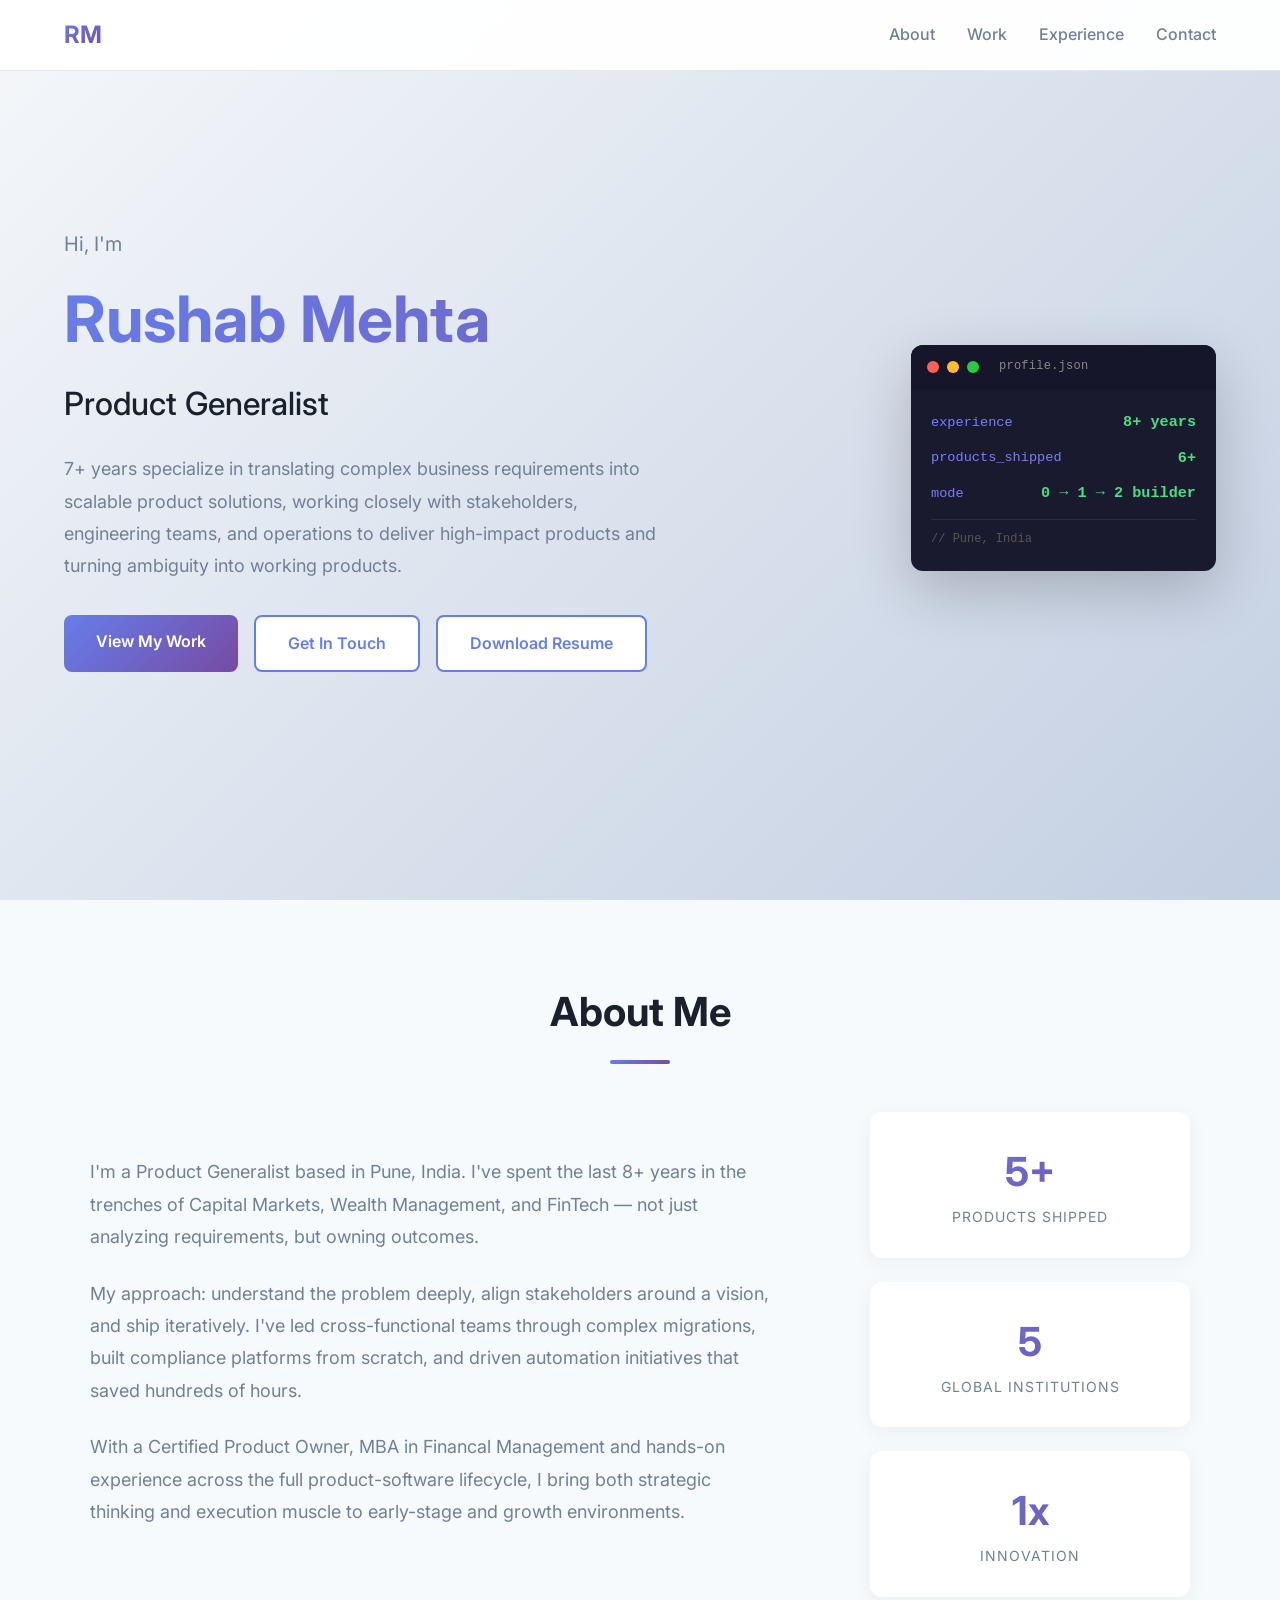
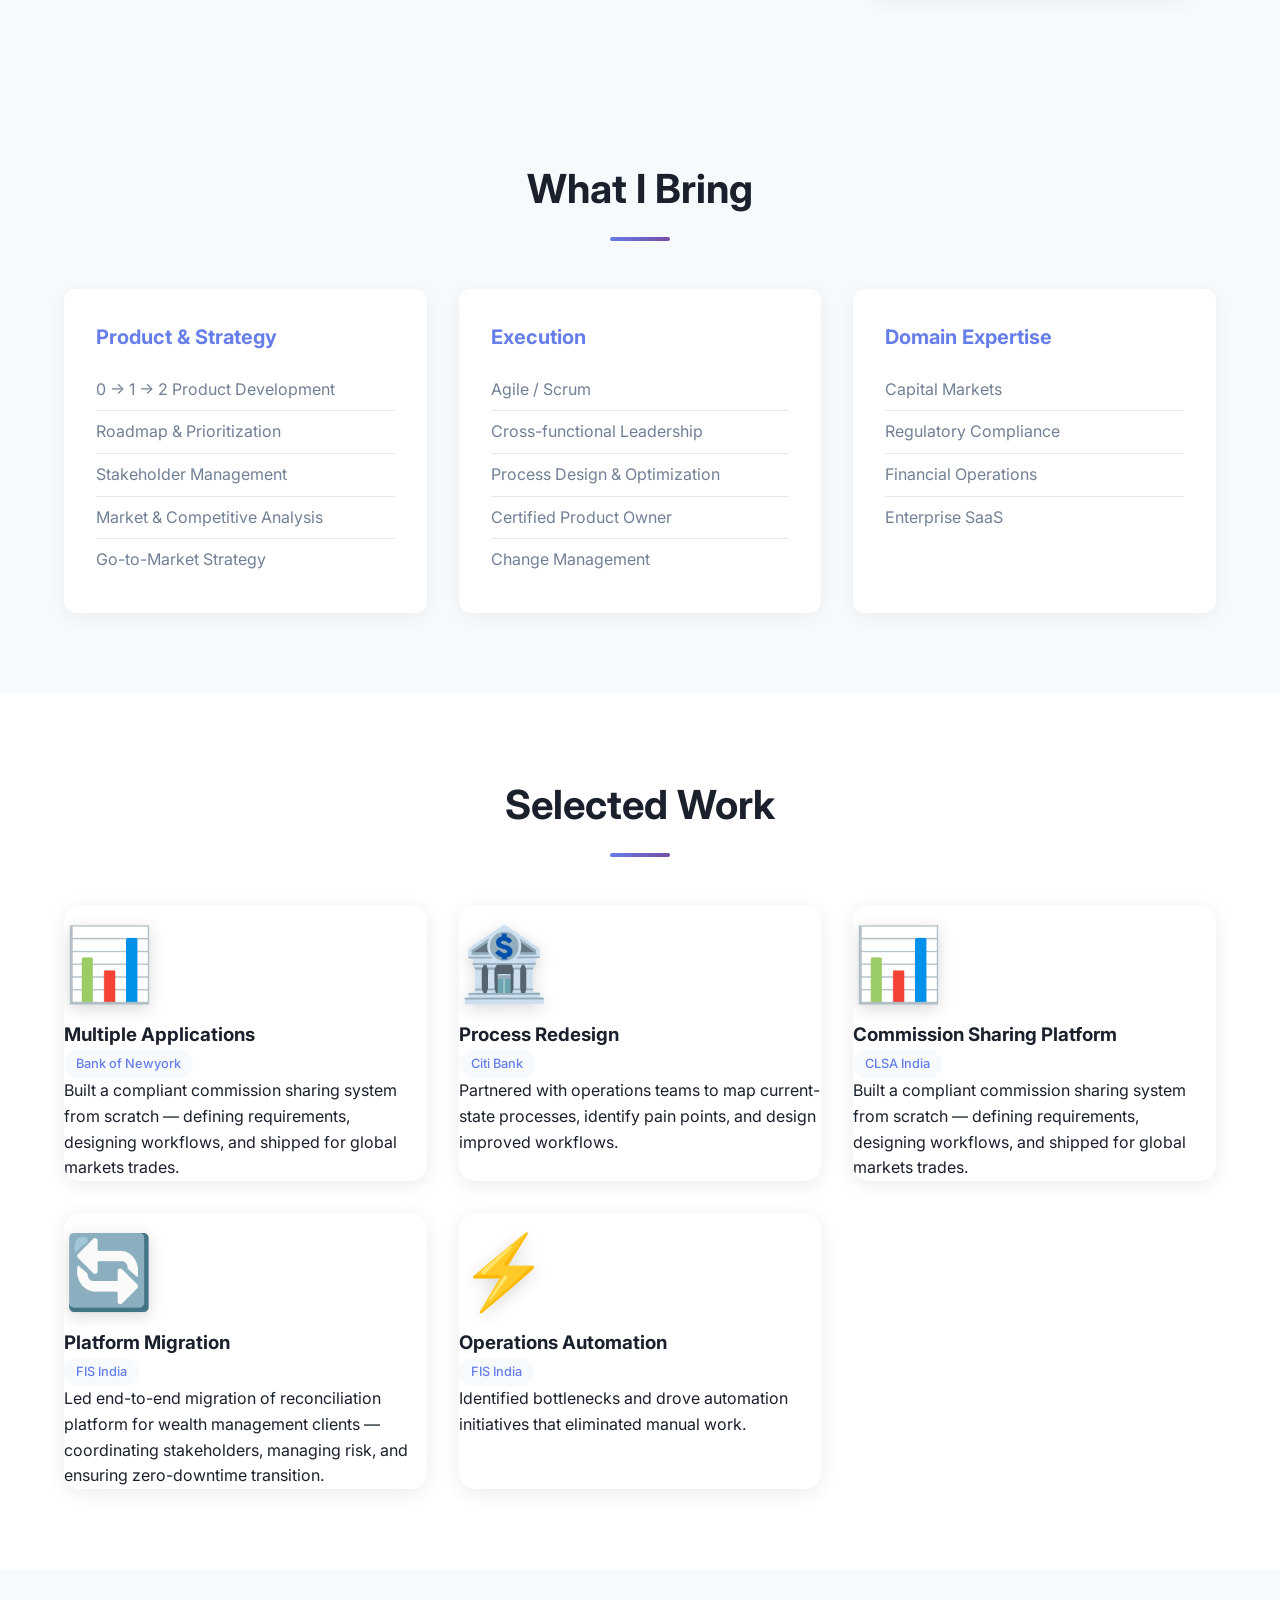
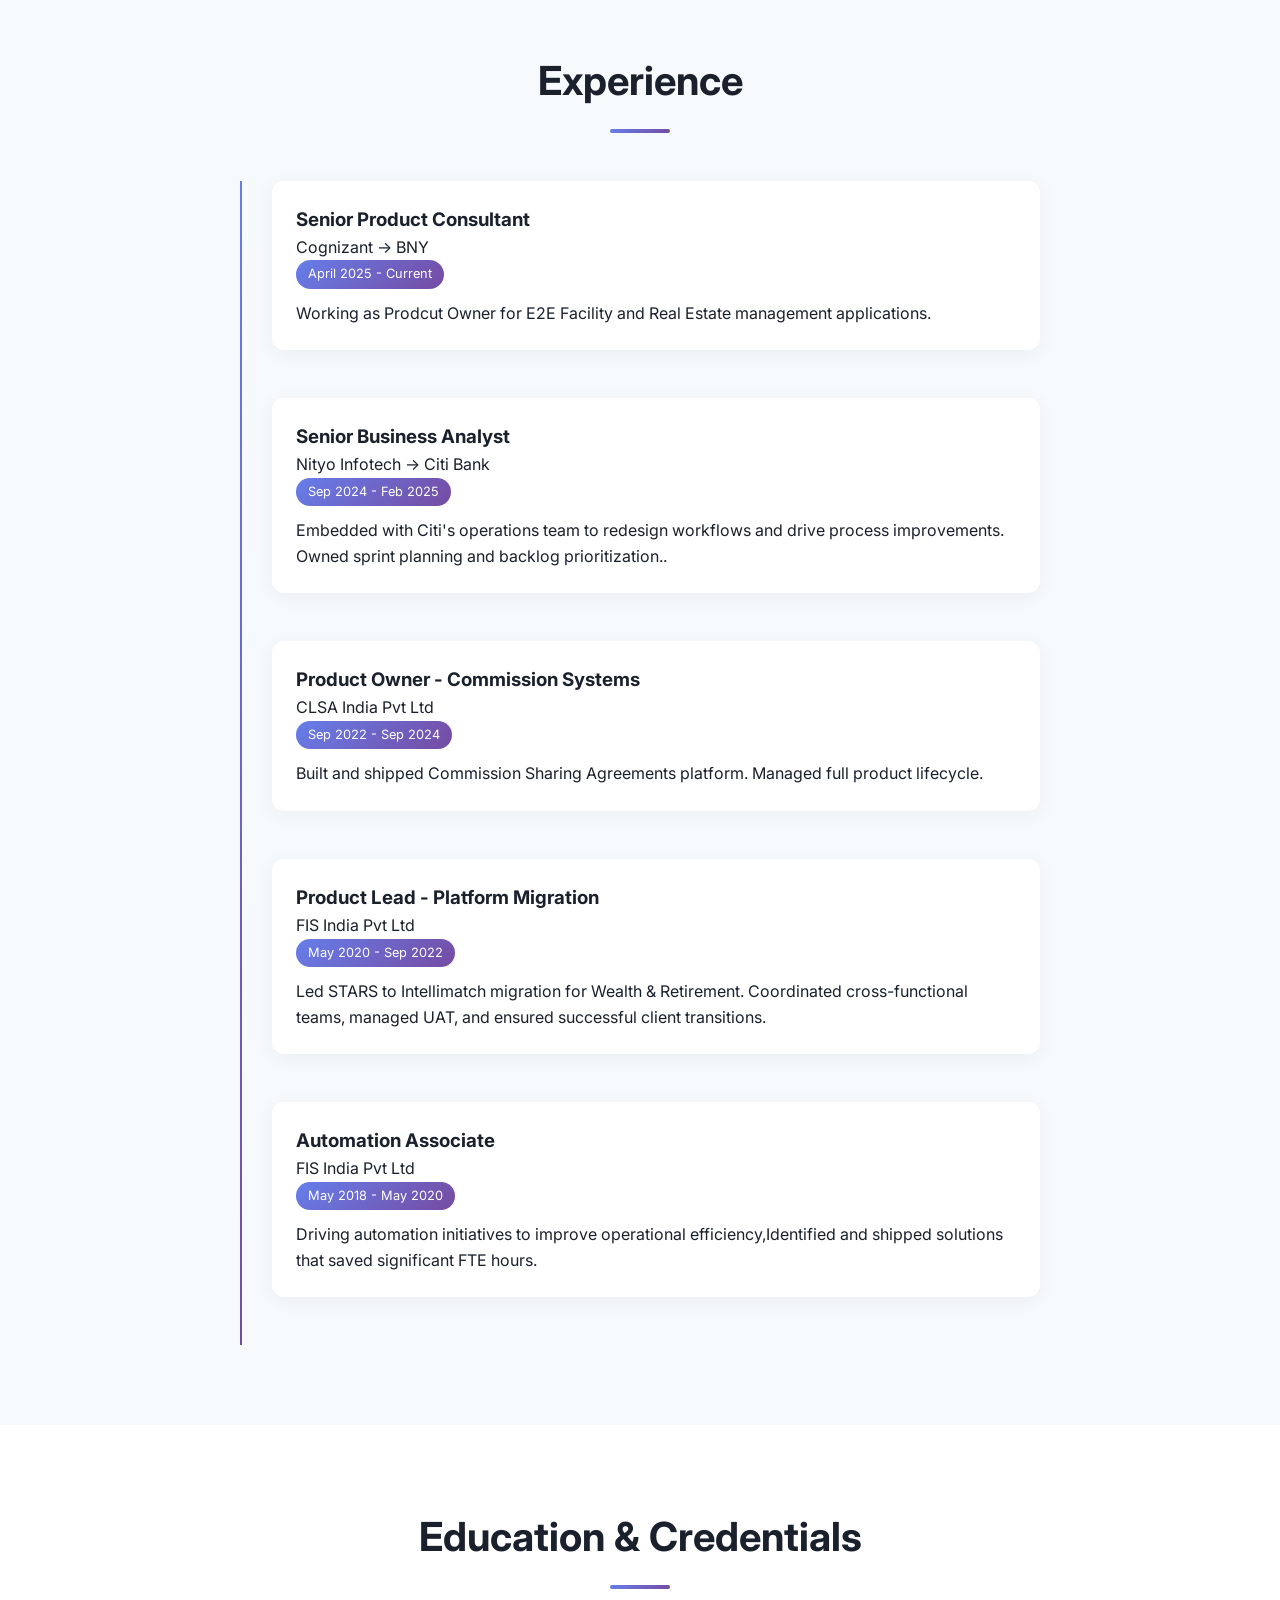
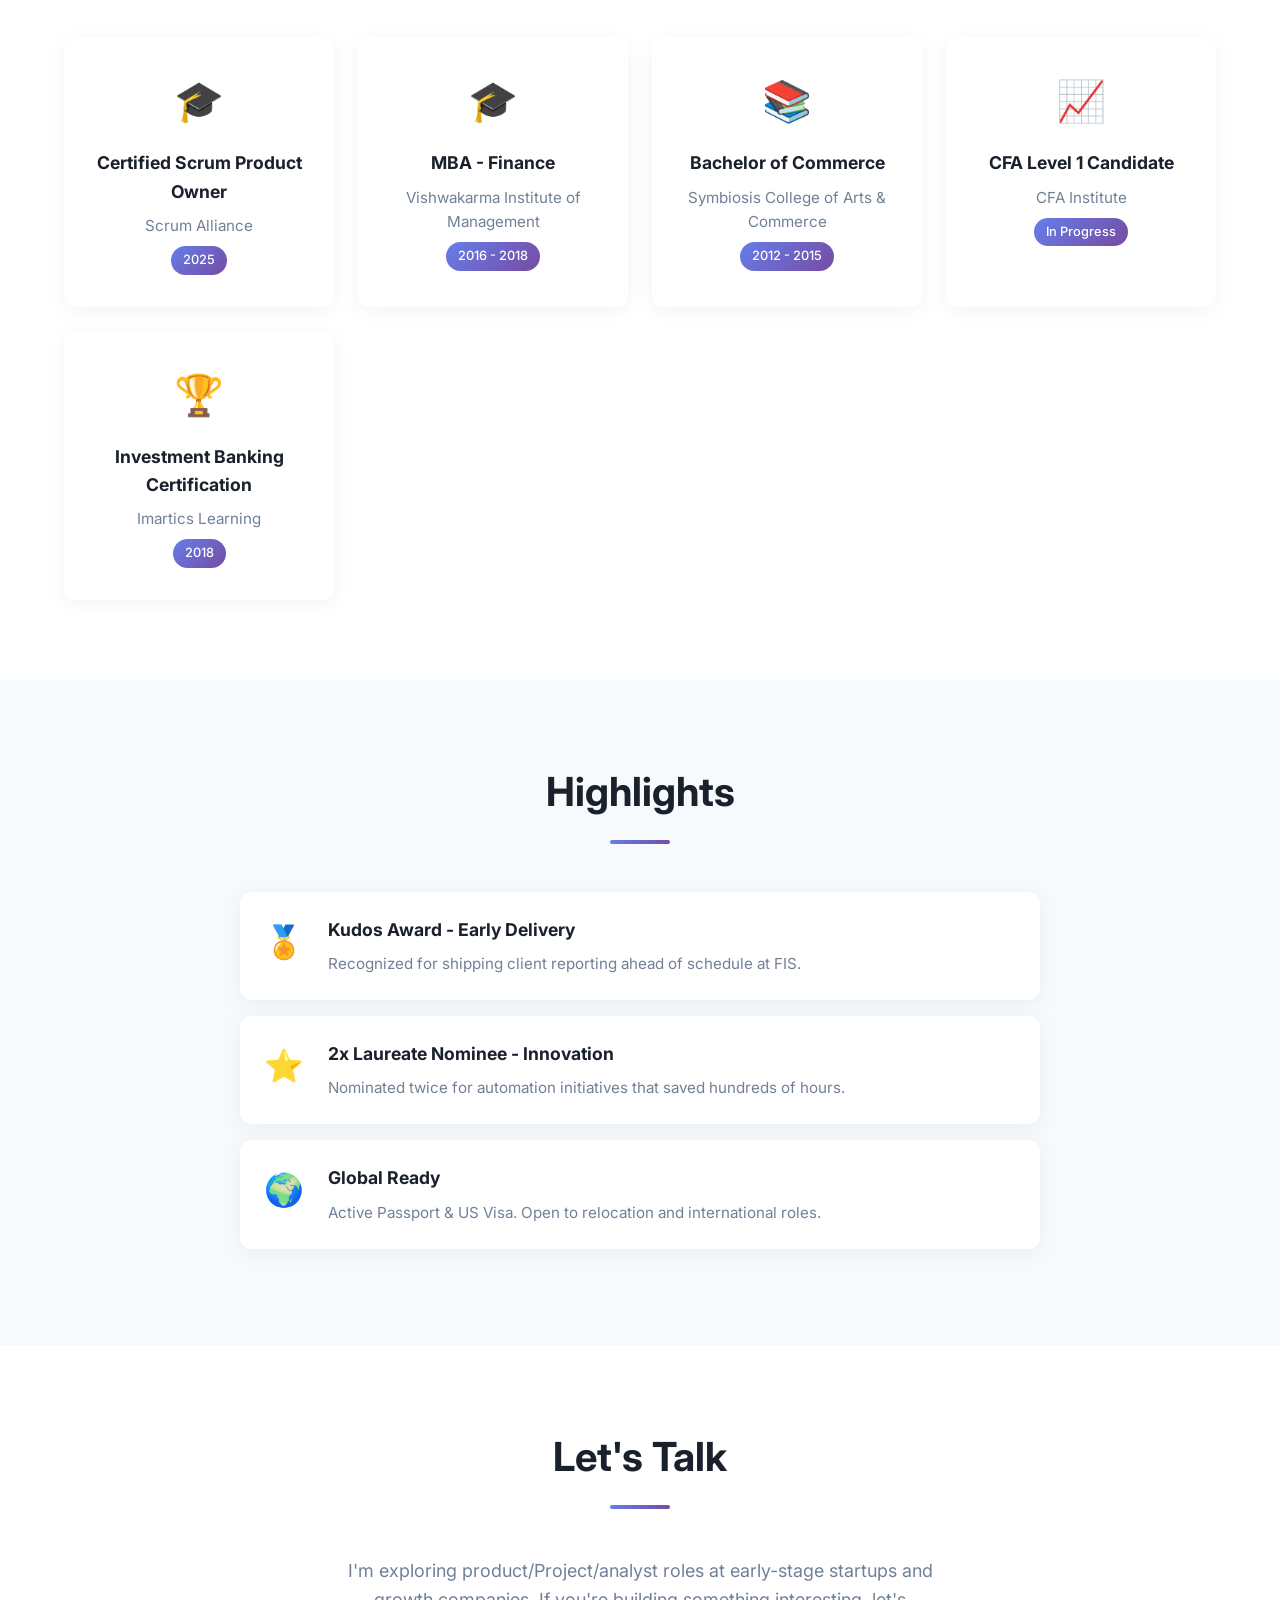
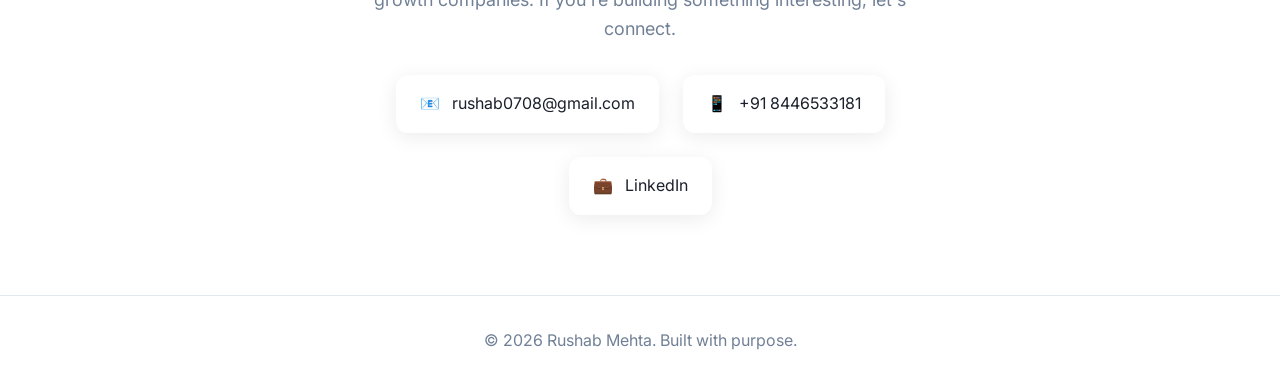
==== index.html @ dcd6867b "Update index.html" ====
<!DOCTYPE html>
<html lang="en">
<head>
    <meta charset="UTF-8">
    <meta name="viewport" content="width=device-width, initial-scale=1.0">
    <title>Rushab Mehta - Product Generalist </title>
    <link rel="preconnect" href="https://fonts.googleapis.com">
    <link rel="preconnect" href="https://fonts.gstatic.com" crossorigin>
    <link href="https://fonts.googleapis.com/css2?family=Inter:wght@300;400;500;600;700&display=swap" rel="stylesheet">
    <link rel="stylesheet" href="styles.css">
</head>
<body>
    <nav class="navbar">
        <div class="nav-brand">RM</div>
        <div class="nav-links">
            <a href="#about">About</a>
            <a href="#work">Work</a>
            <a href="#experience">Experience</a>
            <a href="#contact">Contact</a>
        </div>
        <div class="nav-mobile-toggle" onclick="toggleMobileNav()">☰</div>
    </nav>

    <header class="hero">
        <div class="hero-content">
            <p class="hero-greeting">Hi, I'm</p>
            <h1 class="hero-name">Rushab Mehta</h1>
            <h2 class="hero-title">Product Generalist</h2>
            <p class="hero-description">
                7+ years specialize in translating complex business requirements into scalable product solutions,
                working closely with stakeholders, engineering teams, and operations to deliver high-impact products and
                turning ambiguity into working products.
            </p>
            <div class="hero-cta">
                <a href="#work" class="btn btn-primary">View My Work</a>
                <a href="#contact" class="btn btn-secondary">Get In Touch</a>
                <a href="Rushab Mehta Resume_2025.pdf" download class="btn btn-secondary">Download Resume</a>
            </div>
        </div>
        <div class="hero-visual">
            <div class="analytics-widget">
                <div class="widget-header">
                    <span class="widget-dot"></span>
                    <span class="widget-dot"></span>
                    <span class="widget-dot"></span>
                    <span class="widget-title">profile.json</span>
                </div>
                <div class="widget-body">
                    <div class="stat-row">
                        <span class="stat-key">experience</span>
                        <span class="stat-val">8+ years</span>
                    </div>
                    <div class="stat-row">
                        <span class="stat-key">products_shipped</span>
                        <span class="stat-val">6+</span>
                    </div>
                    <div class="stat-row">
                        <span class="stat-key">mode</span>
                        <span class="stat-val">0 → 1 → 2 builder</span>
                    </div>
                    <div class="stat-row muted">
                        <span class="stat-key">// Pune, India</span>
                    </div>
                </div>
            </div>
        </div>
    </header>

    <section id="about" class="about-section">
        <div class="section-header">
            <h2>About Me</h2>
            <div class="section-line"></div>
        </div>
        <div class="about-content">
            <div class="about-text">
                <p>
                    I'm a Product Generalist based in Pune, India. I've spent the last 8+ years
                    in the trenches of Capital Markets, Wealth Management, and FinTech — not just
                    analyzing requirements, but owning outcomes.
                </p>
                <p>
                    My approach: understand the problem deeply, align stakeholders around a vision,
                    and ship iteratively. I've led cross-functional teams through complex migrations,
                    built compliance platforms from scratch, and driven automation initiatives that
                    saved hundreds of hours.
                </p>
                <p>
                    With a Certified Product Owner, MBA in Financal Management and hands-on experience across
                    the full product-software lifecycle, I bring both strategic thinking and execution muscle
                    to early-stage and growth environments.
                </p>
            </div>
            <div class="about-stats">
                <div class="stat">
                    <span class="stat-number">5+</span>
                    <span class="stat-label">Products Shipped</span>
                </div>
                <div class="stat">
                    <span class="stat-number">5</span>
                    <span class="stat-label">Global Institutions</span>
                </div>
                <div class="stat">
                    <span class="stat-number">1x</span>
                    <span class="stat-label">Innovation</span>
                </div>
            </div>
        </div>
    </section>

    <section id="skills" class="skills-section">
        <div class="section-header">
            <h2>What I Bring</h2>
            <div class="section-line"></div>
        </div>
        <div class="skills-grid">
            <div class="skill-category">
                <h3>Product & Strategy</h3>
                <ul>
                    <li>0 → 1 → 2 Product Development</li>
                    <li>Roadmap & Prioritization</li>
                    <li>Stakeholder Management</li>
                    <li>Market & Competitive Analysis</li>
                    <li>Go-to-Market Strategy</li>
                </ul>
            </div>
            <div class="skill-category">
                <h3>Execution</h3>
                <ul>
                    <li>Agile / Scrum</li>
                    <li>Cross-functional Leadership</li>
                    <li>Process Design & Optimization</li>
                    <li>Certified Product Owner</li>
                    <li>Change Management</li>
                </ul>
            </div>
            <div class="skill-category">
                <h3>Domain Expertise</h3>
                <ul>
                    <li>Capital Markets</li>
                    <li>Regulatory Compliance</li>
                    <li>Financial Operations</li>
                    <li>Enterprise SaaS</li>
                </ul>
            </div>
        </div>
    </section>

    <section id="work" class="work-section">
        <div class="section-header">
            <h2>Selected Work</h2>
            <div class="section-line"></div>
        </div>
        <div class="projects-grid">
            <a href="BNY-project.html" class="project-card">
                <div class="project-icon">📊</div>
                <h3>Multiple Applications</h3>
                <p class="project-company">Bank of Newyork</p>
                <p>Built a compliant commission sharing system from scratch — defining requirements, designing workflows, and shipped for global markets trades.</p>
                <div class="project-tags">
                    <span></span>
                    <span></span> 
                    <span></span>
                </div>
            </a>  
            <a href="Process-redesign.html" class="project-card">
                <div class="project-icon">🏦</div>
                <h3>Process Redesign</h3>
                <p class="project-company">Citi Bank</p>
                <p>Partnered with operations teams to map current-state processes, identify pain points, and design improved workflows.</p>
                <div class="project-tags">
                    <span></span>
                    <span></span>
                     </div>
            </a>              
            <a href="csa-project.html" class="project-card">
                <div class="project-icon">📊</div>
                <h3>Commission Sharing Platform</h3>
                <p class="project-company">CLSA India</p>
                <p>Built a compliant commission sharing system from scratch — defining requirements, designing workflows, and shipped for global markets trades.</p>
                <div class="project-tags">
                    <span></span>
                    <span></span> 
                    <span></span>
                </div>
            </a>            
            <a href="Platform-migration.html" class="project-card">
                <div class="project-icon">🔄</div>
                <h3>Platform Migration</h3>
                <p class="project-company">FIS India</p>
                <p>Led end-to-end migration of reconciliation platform for wealth management clients — coordinating stakeholders, managing risk, and ensuring zero-downtime transition.</p>
                <div class="project-tags">
                    <span></span>
                    <span></span>
                    <span></span>
                </div>
            </a>
            <a href="Operations-Automation.html" class="project-card">
                <div class="project-icon">⚡</div>
                <h3>Operations Automation</h3>
                <p class="project-company">FIS India</p>
                <p>Identified bottlenecks and drove automation initiatives that eliminated manual work.</p>
                <div class="project-tags">
                    <span></span>
                    <span></span>
                    <span></span>
                </div>
            </a>    
                </div>
            </a>
        </div>
    </section>

    <section id="experience" class="experience-section">
        <div class="section-header">
            <h2>Experience</h2>
            <div class="section-line"></div>
        </div>
        <div class="timeline">
            <div class="timeline-item">
                <div class="timeline-marker"></div>
                <div class="timeline-content">
                    <div class="timeline-header">
                        <h3>Senior Product Consultant</h3>
                        <span class="timeline-company">Cognizant → BNY</span>
                    </div>
                    <span class="timeline-date">April 2025 - Current </span>
                    <p>Working as Prodcut Owner for E2E Facility and Real Estate management applications.</p>
                </div>
            </div>
            <div class="timeline-item">
                <div class="timeline-marker"></div>
                <div class="timeline-content">
                    <div class="timeline-header">
                        <h3>Senior Business Analyst</h3>
                        <span class="timeline-company">Nityo Infotech → Citi Bank</span>
                    </div>
                    <span class="timeline-date">Sep 2024 - Feb 2025</span>
                    <p>Embedded with Citi's operations team to redesign workflows and drive process improvements. Owned sprint planning and backlog prioritization..</p>
                </div>
            </div>
             <div class="timeline-item">
                <div class="timeline-marker"></div>
                <div class="timeline-content">
                    <div class="timeline-header">
                        <h3>Product Owner - Commission Systems</h3>
                        <span class="timeline-company">CLSA India Pvt Ltd</span>
                    </div>
                    <span class="timeline-date">Sep 2022 - Sep 2024</span>
                    <p>Built and shipped Commission Sharing Agreements platform. Managed full product lifecycle.</p>
                </div>
            </div>
            <div class="timeline-item">
                <div class="timeline-marker"></div>
                <div class="timeline-content">
                    <div class="timeline-header">    
                        <h3>Product Lead - Platform Migration</h3>
                        <span class="timeline-company">FIS India Pvt Ltd</span>
                    </div>
                    <span class="timeline-date">May 2020 - Sep 2022</span>
                    <p>Led STARS to Intellimatch migration for Wealth & Retirement. Coordinated cross-functional teams, managed UAT, and ensured successful client transitions.</p>
                </div>
            </div>
            <div class="timeline-item">
                <div class="timeline-marker"></div>
                <div class="timeline-content">
                    <div class="timeline-header">
                        <h3>Automation Associate </h3>
                        <span class="timeline-company">FIS India Pvt Ltd</span>
                    </div>
                    <span class="timeline-date">May 2018 - May 2020</span>
                    <p>Driving automation initiatives to improve operational efficiency,Identified and shipped solutions that saved significant FTE hours.</p>
                </div>
            </div>
        </div>
    </section>

    <section id="education" class="education-section">
        <div class="section-header">
            <h2>Education & Credentials</h2>
            <div class="section-line"></div>
        </div>
        <div class="education-grid">
            <div class="education-card">
                <div class="education-icon">🎓</div>
                <h3>Certified Scrum Product Owner</h3>
                <p>Scrum Alliance</p>
                <span class="education-year">2025</span>
            </div>
            <div class="education-card">
                <div class="education-icon">🎓</div>
                <h3>MBA - Finance</h3>
                <p>Vishwakarma Institute of Management</p>
                <span class="education-year">2016 - 2018</span>
            </div>
            <div class="education-card">
                <div class="education-icon">📚</div>
                <h3>Bachelor of Commerce</h3>
                <p>Symbiosis College of Arts & Commerce</p>
                <span class="education-year">2012 - 2015</span>
            </div>
            <div class="education-card">
                <div class="education-icon">📈</div>
                <h3>CFA Level 1 Candidate</h3>
                <p>CFA Institute</p>
                <span class="education-year">In Progress</span>
            </div>
            <div class="education-card">
                <div class="education-icon">🏆</div>
                <h3>Investment Banking Certification</h3>
                <p>Imartics Learning</p>
                <span class="education-year">2018</span>
            </div>
        </div>
    </section>

    <section id="achievements" class="achievements-section">
        <div class="section-header">
            <h2>Highlights</h2>
            <div class="section-line"></div>
        </div>
        <div class="achievements-list">
            <div class="achievement-item">
                <span class="achievement-icon">🏅</span>
                <div>
                    <h4>Kudos Award - Early Delivery</h4>
                    <p>Recognized for shipping client reporting ahead of schedule at FIS.</p>
                </div>
            </div>
            <div class="achievement-item">
                <span class="achievement-icon">⭐</span>
                <div>
                    <h4>2x Laureate Nominee - Innovation</h4>
                    <p>Nominated twice for automation initiatives that saved hundreds of hours.</p>
                </div>
            </div>
            <div class="achievement-item">
                <span class="achievement-icon">🌍</span>
                <div>
                    <h4>Global Ready</h4>
                    <p>Active Passport & US Visa. Open to relocation and international roles.</p>
                </div>
            </div>
        </div>
    </section>

    <section id="contact" class="contact-section">
        <div class="section-header">
            <h2>Let's Talk</h2>
            <div class="section-line"></div>
        </div>
        <div class="contact-content">
            <p>I'm exploring product/Project/analyst roles at early-stage startups and growth companies. If you're building something interesting, let's connect.</p>
            <div class="contact-links">
                <a href="mailto:rushab0708@gmail.com" class="contact-link">
                    <span>📧</span> rushab0708@gmail.com
                </a>
                <a href="tel:+918446533181" class="contact-link">
                    <span>📱</span> +91 8446533181
                </a>
                <a href="https://www.linkedin.com/in/rushab-mehta-914616105/" class="contact-link" target="_blank">
                    <span>💼</span> LinkedIn
                </a>
            </div>
        </div>
    </section>

    <footer class="footer">
        <p>© 2026 Rushab Mehta. Built with purpose.</p>
    </footer>

    <script>
        function toggleMobileNav() {
            const navLinks = document.querySelector('.nav-links');
            navLinks.classList.toggle('mobile-active');
        }

        // Smooth scroll for anchor links
        document.querySelectorAll('a[href^="#"]').forEach(anchor => {
            anchor.addEventListener('click', function (e) {
                e.preventDefault();
                const target = document.querySelector(this.getAttribute('href'));
                if (target) {
                    target.scrollIntoView({ behavior: 'smooth', block: 'start' });
                }
            });
        });

        // Navbar background on scroll
        window.addEventListener('scroll', () => {
            const navbar = document.querySelector('.navbar');
            if (window.scrollY > 50) {
                navbar.style.background = 'rgba(255, 255, 255, 0.98)';
                navbar.style.boxShadow = '0 2px 20px rgba(0,0,0,0.1)';
            } else {
                navbar.style.background = 'rgba(255, 255, 255, 0.95)';
                navbar.style.boxShadow = 'none';
            }
        });

        // Scroll animations - make elements visible when in viewport
        const observerOptions = {
            root: null,
            rootMargin: '50px',
            threshold: 0.1
        };

        const observer = new IntersectionObserver((entries) => {
            entries.forEach(entry => {
                if (entry.isIntersecting) {
                    entry.target.classList.add('visible');
                }
            });
        }, observerOptions);

        // Observe all animated elements
        const animatedElements = document.querySelectorAll('.section-header, .about-text, .about-stats, .project-card, .timeline-item, .contact-content, .skill-category, .education-card, .achievement-item');
        
        animatedElements.forEach(el => {
            observer.observe(el);
        });

        // Trigger check on page load for elements already in viewport
        setTimeout(() => {
            animatedElements.forEach(el => {
                const rect = el.getBoundingClientRect();
                if (rect.top < window.innerHeight && rect.bottom > 0) {
                    el.classList.add('visible');
                }
            });
        }, 100);
    </script>
</body>
</html>
---- styles.css ----
/* Reset and Base Styles */
* {
    margin: 0;
    padding: 0;
    box-sizing: border-box;
}

:root {
    --primary: #667eea;
    --primary-dark: #5a67d8;
    --secondary: #764ba2;
    --text: #1a202c;
    --text-light: #718096;
    --bg: #ffffff;
    --bg-alt: #f7fafc;
    --border: #e2e8f0;
}

html {
    scroll-behavior: smooth;
}

body {
    font-family: 'Inter', -apple-system, BlinkMacSystemFont, sans-serif;
    color: var(--text);
    background: var(--bg);
    line-height: 1.6;
}

a {
    text-decoration: none;
    color: inherit;
}

/* Navbar */
.navbar {
    position: fixed;
    top: 0;
    left: 0;
    right: 0;
    padding: 1rem 5%;
    display: flex;
    justify-content: space-between;
    align-items: center;
    background: rgba(255, 255, 255, 0.95);
    backdrop-filter: blur(10px);
    z-index: 1000;
    border-bottom: 1px solid var(--border);
}

.nav-brand {
    font-size: 1.5rem;
    font-weight: 700;
    background: linear-gradient(135deg, var(--primary), var(--secondary));
    -webkit-background-clip: text;
    -webkit-text-fill-color: transparent;
    background-clip: text;
}

.nav-links {
    display: flex;
    gap: 2rem;
}

.nav-links a {
    font-weight: 500;
    color: var(--text-light);
    transition: color 0.3s ease;
}

.nav-links a:hover {
    color: var(--primary);
}

/* Hero Section */
.hero {
    min-height: 100vh;
    display: flex;
    align-items: center;
    justify-content: space-between;
    padding: 6rem 5%;
    background: linear-gradient(135deg, #f5f7fa 0%, #c3cfe2 100%);
    position: relative;
    overflow: hidden;
}

@media (max-width: 768px) {
    .navbar {
        padding: 0.75rem 5%;
    }
    .nav-links {
        display: none;
    }
    .nav-mobile-toggle {
        display: block;
        font-size: 1.5rem;
        cursor: pointer;
        color: var(--text);
    }
    .hero {
        min-height: auto !important;
        padding: 6rem 5% 3rem !important;
        flex-direction: column;
        text-align: center;
    }
    .hero-content {
        max-width: 100%;
    }
    .hero-name {
        font-size: 2.5rem;
    }
    .hero-title {
        font-size: 1.5rem;
    }
    .hero-description {
        font-size: 1rem;
    }
    .hero-cta {
        flex-direction: column;
        gap: 0.75rem;
    }
    .hero-cta .btn {
        width: 100%;
        text-align: center;
    }
    .hero-visual {
        display: none;
    }
}

.hero-content {
    max-width: 600px;
    z-index: 1;
}

.hero-greeting {
    font-size: 1.25rem;
    color: var(--text-light);
    margin-bottom: 0.5rem;
}

.hero-name {
    font-size: 4rem;
    font-weight: 700;
    background: linear-gradient(135deg, var(--primary), var(--secondary));
    -webkit-background-clip: text;
    -webkit-text-fill-color: transparent;
    background-clip: text;
    margin-bottom: 0.5rem;
}

.hero-title {
    font-size: 2rem;
    font-weight: 500;
    color: var(--text);
    margin-bottom: 1.5rem;
}

.hero-description {
    font-size: 1.125rem;
    color: var(--text-light);
    margin-bottom: 2rem;
    line-height: 1.8;
}

.highlight-link {
    color: var(--primary);
    font-weight: 600;
    text-decoration: none;
    background: linear-gradient(135deg, rgba(102, 126, 234, 0.15), rgba(118, 75, 162, 0.15));
    padding: 0.15rem 0.5rem;
    border-radius: 4px;
    transition: all 0.2s ease;
}

.highlight-link:hover {
    background: linear-gradient(135deg, var(--primary), var(--secondary));
    color: white;
}

.hero-cta {
    display: flex;
    gap: 1rem;
}

.btn {
    padding: 0.875rem 2rem;
    border-radius: 8px;
    font-weight: 600;
    transition: all 0.3s ease;
}

.btn-primary {
    background: linear-gradient(135deg, var(--primary), var(--secondary));
    color: white;
}

.btn-primary:hover {
    transform: translateY(-2px);
    box-shadow: 0 10px 30px rgba(102, 126, 234, 0.4);
}

.btn-secondary {
    background: white;
    color: var(--primary);
    border: 2px solid var(--primary);
}

.btn-secondary:hover {
    background: var(--primary);
    color: white;
}

.btn-outline {
    background: transparent;
    color: var(--text);
    border: 2px solid var(--border);
}

.btn-outline:hover {
    border-color: var(--primary);
    color: var(--primary);
    transform: translateY(-2px);
}

/* Analytics Widget - Terminal Style */
.hero-visual {
    display: flex;
    flex-direction: column;
    align-items: flex-end;
    gap: 1.5rem;
    padding-top: 1rem;
}
.hero-visual > * {
    animation: float 6s ease-in-out infinite;
}
.hero-visual > *:nth-child(2) {
    animation-delay: -3s;
}
@keyframes float {
    0%, 100% { transform: translateY(0px); }
    50% { transform: translateY(-10px); }
}

.analytics-widget {
    background: #1a1a2e;
    border-radius: 12px;
    overflow: hidden;
    min-width: 260px;
    box-shadow: 0 20px 60px rgba(0, 0, 0, 0.2);
    font-family: 'SF Mono', 'Fira Code', 'Consolas', monospace;
}

.widget-header {
    background: #16162a;
    padding: 0.75rem 1rem;
    display: flex;
    align-items: center;
    gap: 0.5rem;
}

.widget-dot {
    width: 12px;
    height: 12px;
    border-radius: 50%;
    background: #ff5f57;
}

.widget-dot:nth-child(2) {
    background: #ffbd2e;
}

.widget-dot:nth-child(3) {
    background: #28ca41;
}

.widget-title {
    margin-left: 0.75rem;
    font-size: 0.75rem;
    color: #888;
    letter-spacing: 0.02em;
}

.widget-body {
    padding: 1rem 1.25rem;
}

.stat-row {
    display: flex;
    align-items: center;
    padding: 0.35rem 0;
}

.stat-row.muted {
    margin-top: 0.5rem;
    padding-top: 0.6rem;
    border-top: 1px solid #2a2a4a;
}

.stat-key {
    color: #7c7cff;
    font-size: 0.85rem;
    width: 110px;
}

.stat-row.muted .stat-key {
    color: #555;
    font-size: 0.75rem;
    width: auto;
}

.stat-val {
    color: #4ade80;
    font-size: 0.95rem;
    font-weight: 600;
    text-align: right;
    flex: 1;
}

@media (max-width: 768px) {
    .hero-visual {
        padding-top: 2rem;
        justify-content: center;
    }
    
    .analytics-widget {
        min-width: 240px;
    }
}

/* Fade In Animations */
@keyframes fadeInUp {
    from {
        opacity: 0;
        transform: translateY(30px);
    }
    to {
        opacity: 1;
        transform: translateY(0);
    }
}

@keyframes fadeInLeft {
    from {
        opacity: 0;
        transform: translateX(-30px);
    }
    to {
        opacity: 1;
        transform: translateX(0);
    }
}

@keyframes fadeInRight {
    from {
        opacity: 0;
        transform: translateX(30px);
    }
    to {
        opacity: 1;
        transform: translateX(0);
    }
}

@keyframes scaleIn {
    from {
        opacity: 0;
        transform: scale(0.9);
    }
    to {
        opacity: 1;
        transform: scale(1);
    }
}

@keyframes slideInDown {
    from {
        opacity: 0;
        transform: translateY(-20px);
    }
    to {
        opacity: 1;
        transform: translateY(0);
    }
}

/* Apply animations */
.hero-greeting {
    animation: fadeInUp 0.8s ease-out;
}

.hero-name {
    animation: fadeInUp 0.8s ease-out 0.2s backwards;
}

.hero-title {
    animation: fadeInUp 0.8s ease-out 0.4s backwards;
}

.hero-description {
    animation: fadeInUp 0.8s ease-out 0.6s backwards;
}

.hero-cta {
    animation: fadeInUp 0.8s ease-out 0.8s backwards;
}

.navbar {
    animation: slideInDown 0.6s ease-out;
}

.floating-card {
    animation: scaleIn 0.6s ease-out backwards, float 6s ease-in-out infinite;
}

.card-1 { animation-delay: 0.3s, 0s; }
.card-2 { animation-delay: 0.5s, 2s; }
.card-3 { animation-delay: 0.7s, 4s; }

/* All elements visible by default */
.section-header,
.about-text,
.about-stats,
.project-card,
.timeline-item,
.contact-content {
    opacity: 1;
    transform: translateY(0);
}

/* Stagger project cards */
.project-card:nth-child(1) { transition-delay: 0.1s; }
.project-card:nth-child(2) { transition-delay: 0.2s; }
.project-card:nth-child(3) { transition-delay: 0.3s; }

/* Enhanced hover effects */
.project-card {
    transition: all 0.4s cubic-bezier(0.175, 0.885, 0.32, 1.275);
}

.project-card:hover {
    transform: translateY(-12px) scale(1.02);
}

.project-card:hover .project-icon {
    transform: scale(1.2);
    transition: transform 0.3s ease;
}

.btn {
    position: relative;
    overflow: hidden;
    transition: all 0.3s ease;
}

.btn::after {
    content: '';
    position: absolute;
    top: 50%;
    left: 50%;
    width: 0;
    height: 0;
    background: rgba(255,255,255,0.2);
    border-radius: 50%;
    transform: translate(-50%, -50%);
    transition: width 0.6s, height 0.6s;
}

.btn:hover::after {
    width: 300px;
    height: 300px;
}

/* Smooth link underline animation */
.nav-links a {
    position: relative;
}

.nav-links a::after {
    content: '';
    position: absolute;
    bottom: -2px;
    left: 0;
    width: 0;
    height: 2px;
    background: var(--primary);
    transition: width 0.3s ease;
}

.nav-links a:hover::after {
    width: 100%;
}

/* Contact link hover */
.contact-link {
    transition: all 0.3s cubic-bezier(0.175, 0.885, 0.32, 1.275);
}

.contact-link:hover {
    transform: translateY(-5px) scale(1.05);
}

/* Timeline animation */
.timeline-item {
    transition-delay: calc(var(--i, 0) * 0.2s);
}

/* Gradient text shimmer */
@keyframes shimmer {
    0% { background-position: -200% center; }
    100% { background-position: 200% center; }
}

.hero-name {
    background-size: 200% auto;
    animation: fadeInUp 0.8s ease-out 0.2s backwards, shimmer 3s linear infinite;
}

/* Section Styles */
section {
    padding: 5rem 5%;
}

.section-header {
    text-align: center;
    margin-bottom: 3rem;
}

.section-header h2 {
    font-size: 2.5rem;
    font-weight: 700;
    margin-bottom: 1rem;
}

.section-line {
    width: 60px;
    height: 4px;
    background: linear-gradient(135deg, var(--primary), var(--secondary));
    margin: 0 auto;
    border-radius: 2px;
}

/* About Section */
.about-section {
    background: var(--bg-alt);
}

.about-content {
    display: grid;
    grid-template-columns: 1fr 320px;
    gap: 4rem;
    max-width: 1100px;
    margin: 0 auto;
    align-items: center;
}

.about-text {
    padding-right: 2rem;
}

.about-text p {
    margin-bottom: 1.5rem;
    font-size: 1.125rem;
    color: var(--text-light);
    line-height: 1.8;
}

.about-text strong {
    color: var(--text);
}

.about-stats {
    display: flex;
    flex-direction: column;
    gap: 1.5rem;
}

.stat {
    text-align: center;
    padding: 1.75rem 2rem;
    background: white;
    border-radius: 12px;
    box-shadow: 0 4px 20px rgba(0, 0, 0, 0.05);
}

.stat-number {
    display: block;
    font-size: 2.5rem;
    font-weight: 700;
    background: linear-gradient(135deg, var(--primary), var(--secondary));
    -webkit-background-clip: text;
    -webkit-text-fill-color: transparent;
    background-clip: text;
}

.stat-label {
    font-size: 0.875rem;
    color: var(--text-light);
    text-transform: uppercase;
    letter-spacing: 1px;
}

/* Prediction Markets Section */
.pm-section {
    background: #f7f7f8;
}

.pm-layout {
    max-width: 1200px;
    margin: 0 auto;
    display: grid;
    grid-template-columns: 1fr 1fr;
    gap: 2rem;
    align-items: stretch;
}

/* Polymarket-style Card */
.poly-card {
    background: white;
    border-radius: 16px;
    padding: 0;
    box-shadow: 0 2px 8px rgba(0, 0, 0, 0.08);
    overflow: hidden;
    display: flex;
    flex-direction: column;
}

.poly-header {
    display: flex;
    align-items: center;
    gap: 1rem;
    padding: 1.25rem 1.5rem;
    border-bottom: 1px solid #f0f0f0;
}

.poly-icon {
    width: 48px;
    height: 48px;
    background: linear-gradient(135deg, #667eea, #764ba2);
    border-radius: 12px;
    display: flex;
    align-items: center;
    justify-content: center;
    font-size: 1.5rem;
}

.poly-category {
    font-size: 0.8rem;
    color: #666;
    display: block;
    margin-bottom: 0.15rem;
}

.poly-title h3 {
    font-size: 1.15rem;
    font-weight: 600;
    margin: 0;
    color: #1a1a1a;
}

/* Outcome Rows */
.poly-outcomes {
    padding: 0.5rem 0;
}

.poly-row {
    display: grid;
    grid-template-columns: 1fr auto auto;
    align-items: center;
    gap: 1rem;
    padding: 1rem 1.5rem;
    border-bottom: 1px solid #f5f5f5;
    transition: background 0.15s ease;
}

.poly-row:last-child {
    border-bottom: none;
}

.poly-row:hover {
    background: #fafafa;
}

.poly-team {
    display: flex;
    flex-direction: column;
}

.poly-name {
    font-weight: 600;
    font-size: 1rem;
    color: #1a1a1a;
}

.poly-vol {
    font-size: 0.75rem;
    color: #999;
}

.poly-percent {
    display: flex;
    align-items: center;
    gap: 0.5rem;
}

.poly-pct {
    font-size: 1.5rem;
    font-weight: 700;
    color: #1a1a1a;
}

.poly-change {
    font-size: 0.75rem;
    font-weight: 500;
}

.poly-change.up {
    color: #10b981;
}

.poly-change.down {
    color: #ef4444;
}

.poly-actions {
    display: flex;
    gap: 0.5rem;
}

.poly-yes, .poly-no {
    padding: 0.5rem 0.85rem;
    border-radius: 8px;
    font-size: 0.8rem;
    cursor: pointer;
    transition: all 0.15s ease;
    border: none;
    display: flex;
    align-items: center;
    gap: 0.35rem;
}

.poly-yes {
    background: #e6f7ef;
    color: #10b981;
}

.poly-yes:hover {
    background: #10b981;
    color: white;
}

.poly-yes strong {
    font-weight: 700;
}

.poly-no {
    background: #fef2f2;
    color: #ef4444;
}

.poly-no:hover {
    background: #ef4444;
    color: white;
}

.poly-no strong {
    font-weight: 700;
}

.poly-footer {
    display: flex;
    justify-content: space-between;
    padding: 1rem 1.5rem;
    background: #fafafa;
    font-size: 0.8rem;
    color: #666;
}

/* Binary Question Style */
.poly-binary {
    padding: 1.5rem;
    flex: 1;
    display: flex;
    flex-direction: column;
    justify-content: center;
}

.poly-prob-display {
    text-align: center;
    margin-bottom: 1rem;
}

.poly-prob-pct {
    font-size: 3.5rem;
    font-weight: 700;
    color: #10b981;
}

.poly-prob-label {
    font-size: 1.1rem;
    color: #666;
    margin-left: 0.25rem;
}

.poly-prob-bar {
    height: 10px;
    background: #e5e7eb;
    border-radius: 5px;
    overflow: hidden;
    margin-bottom: 1.5rem;
}

.poly-prob-fill {
    width: 60%;
    height: 100%;
    background: linear-gradient(90deg, #10b981, #3b82f6);
    border-radius: 5px;
}

.poly-binary-buttons {
    display: grid;
    grid-template-columns: 1fr 1fr;
    gap: 1rem;
    margin-bottom: 1.5rem;
}

.poly-yes-big, .poly-no-big {
    padding: 1.25rem;
    border-radius: 12px;
    border: none;
    cursor: pointer;
    display: flex;
    flex-direction: column;
    align-items: center;
    gap: 0.25rem;
    transition: all 0.2s ease;
}

.poly-yes-big {
    background: #e6f7ef;
    border: 2px solid #10b981;
}

.poly-yes-big:hover {
    background: #10b981;
    color: white;
}

.poly-yes-big span {
    color: #10b981;
    font-size: 0.9rem;
}

.poly-yes-big strong {
    color: #10b981;
    font-size: 1.75rem;
}

.poly-yes-big:hover span,
.poly-yes-big:hover strong {
    color: white;
}

.poly-no-big {
    background: #fef2f2;
    border: 2px solid #ef4444;
}

.poly-no-big:hover {
    background: #ef4444;
    color: white;
}

.poly-no-big span {
    color: #ef4444;
    font-size: 0.9rem;
}

.poly-no-big strong {
    color: #ef4444;
    font-size: 1.75rem;
}

.poly-no-big:hover span,
.poly-no-big:hover strong {
    color: white;
}

.poly-formula {
    display: flex;
    align-items: center;
    justify-content: center;
    gap: 0.6rem;
    padding: 1rem;
    background: #f8fafc;
    border-radius: 10px;
    font-size: 0.9rem;
}

.poly-f-yes {
    background: #10b981;
    color: white;
    padding: 0.4rem 0.8rem;
    border-radius: 6px;
    font-weight: 600;
}

.poly-f-no {
    background: #ef4444;
    color: white;
    padding: 0.4rem 0.8rem;
    border-radius: 6px;
    font-weight: 600;
}

.poly-f-total {
    background: var(--primary);
    color: white;
    padding: 0.4rem 0.8rem;
    border-radius: 6px;
    font-weight: 600;
}

.poly-f-plus, .poly-f-eq {
    color: #666;
    font-weight: 500;
}

/* Full-width insight card */
.pm-insight-full {
    max-width: 1200px;
    margin: 2rem auto 0;
}

.pm-insight-full .pm-explain-card.highlight {
    padding: 2rem;
}

.pm-insight-full .pm-explain-card.highlight p {
    max-width: 800px;
}

/* Explanation Cards */
.pm-explain {
    display: flex;
    flex-direction: column;
    gap: 1rem;
}

.pm-explain-card {
    background: white;
    border-radius: 16px;
    padding: 1.5rem 1.75rem;
    box-shadow: 0 4px 20px rgba(0, 0, 0, 0.06);
    flex: 1;
    display: flex;
    flex-direction: column;
    justify-content: center;
}

.pm-explain-card.highlight {
    background: linear-gradient(135deg, var(--primary), var(--secondary));
    color: white;
}

.pm-explain-card.highlight p {
    color: rgba(255, 255, 255, 0.9);
}

.pm-explain-header {
    display: flex;
    align-items: center;
    gap: 0.75rem;
    margin-bottom: 0.5rem;
}

.pm-explain-num {
    width: 28px;
    height: 28px;
    background: var(--primary);
    color: white;
    border-radius: 50%;
    display: flex;
    align-items: center;
    justify-content: center;
    font-weight: 700;
    font-size: 0.85rem;
    flex-shrink: 0;
}

.pm-explain-card.highlight .pm-explain-num {
    background: rgba(255, 255, 255, 0.2);
}

.pm-explain-icon {
    font-size: 1.5rem;
}

.pm-explain-card h4 {
    font-size: 1.1rem;
    font-weight: 600;
    margin: 0;
}

.pm-explain-card p {
    font-size: 0.95rem;
    color: var(--text-light);
    line-height: 1.6;
    margin: 0;
}

/* Mobile */
@media (max-width: 1000px) {
    .pm-layout {
        grid-template-columns: 1fr;
        gap: 2rem;
    }
}

@media (max-width: 600px) {
    .poly-row {
        grid-template-columns: 1fr;
        gap: 0.75rem;
    }
    
    .poly-percent {
        justify-content: flex-start;
    }
    
    .poly-actions {
        width: 100%;
    }
    
    .poly-yes, .poly-no {
        flex: 1;
        justify-content: center;
    }
}

/* Work Section */
.work-category {
    margin-bottom: 4rem;
}

.category-title {
    font-size: 1.5rem;
    font-weight: 600;
    margin-bottom: 2rem;
    padding-left: 1rem;
    border-left: 4px solid var(--primary);
}

.projects-grid {
    display: grid;
    grid-template-columns: repeat(auto-fit, minmax(300px, 1fr));
    gap: 2rem;
    max-width: 1200px;
    margin: 0 auto;
}

/* Mobile horizontal swipe */
@media (max-width: 768px) {
    .projects-grid {
        display: flex;
        overflow-x: auto;
        scroll-snap-type: x mandatory;
        -webkit-overflow-scrolling: touch;
        gap: 1rem;
        padding-bottom: 1rem;
        margin: 0 -5%;
        padding-left: 5%;
        padding-right: 5%;
    }
    
    .projects-grid::-webkit-scrollbar {
        height: 6px;
    }
    
    .projects-grid::-webkit-scrollbar-track {
        background: #f1f1f1;
        border-radius: 3px;
    }
    
    .projects-grid::-webkit-scrollbar-thumb {
        background: var(--primary);
        border-radius: 3px;
    }
    
    .projects-grid .project-card {
        flex: 0 0 280px;
        scroll-snap-align: start;
    }
}

.project-card {
    background: white;
    border-radius: 16px;
    overflow: hidden;
    box-shadow: 0 4px 20px rgba(0, 0, 0, 0.08);
    transition: all 0.3s ease;
}

.project-card:hover {
    transform: translateY(-8px);
    box-shadow: 0 20px 40px rgba(0, 0, 0, 0.15);
}

.project-image {
    height: 200px;
    display: flex;
    align-items: center;
    justify-content: center;
}

.project-icon {
    font-size: 4.5rem;
    filter: drop-shadow(0 4px 8px rgba(0, 0, 0, 0.15));
    transition: transform 0.3s ease;
}

.project-card:hover .project-icon {
    transform: scale(1.15);
}

.project-info {
    padding: 1.5rem;
}

.project-info h4 {
    font-size: 1.25rem;
    font-weight: 600;
    margin-bottom: 0.5rem;
}

.project-info p {
    color: var(--text-light);
    font-size: 0.95rem;
    margin-bottom: 1rem;
}

.project-company {
    display: inline-block;
    background: var(--bg-alt);
    padding: 0.25rem 0.75rem;
    border-radius: 20px;
    font-size: 0.8rem;
    color: var(--primary);
    font-weight: 500;
}

/* Experience Section */
.experience-section {
    background: var(--bg-alt);
}

.timeline {
    max-width: 800px;
    margin: 0 auto;
    position: relative;
    padding-left: 2rem;
}

.timeline::before {
    content: '';
    position: absolute;
    left: 0;
    top: 0;
    bottom: 0;
    width: 2px;
    background: linear-gradient(135deg, var(--primary), var(--secondary));
}

.timeline-item {
    position: relative;
    padding-bottom: 3rem;
}

.timeline-dot {
    position: absolute;
    left: -2rem;
    top: 0;
    width: 16px;
    height: 16px;
    background: var(--primary);
    border-radius: 50%;
    transform: translateX(-7px);
    border: 3px solid white;
    box-shadow: 0 2px 10px rgba(102, 126, 234, 0.4);
}

.timeline-content {
    background: white;
    padding: 1.5rem;
    border-radius: 12px;
    box-shadow: 0 4px 20px rgba(0, 0, 0, 0.05);
}

.timeline-date {
    display: inline-block;
    background: linear-gradient(135deg, var(--primary), var(--secondary));
    color: white;
    padding: 0.25rem 0.75rem;
    border-radius: 20px;
    font-size: 0.8rem;
    margin-bottom: 0.75rem;
}

.timeline-content h4 {
    font-size: 1.25rem;
    margin-bottom: 0.25rem;
}

.timeline-content .company {
    color: var(--primary);
    font-weight: 500;
    margin-bottom: 0.75rem;
}

.timeline-content .description {
    color: var(--text-light);
    font-size: 0.95rem;
}

/* Contact Section */
.contact-section {
    text-align: center;
}

.contact-content {
    max-width: 600px;
    margin: 0 auto;
}

.contact-content > p {
    font-size: 1.125rem;
    color: var(--text-light);
    margin-bottom: 2rem;
}

.contact-links {
    display: flex;
    flex-wrap: wrap;
    justify-content: center;
    gap: 1.5rem;
}

.contact-link {
    display: flex;
    align-items: center;
    gap: 0.75rem;
    padding: 1rem 1.5rem;
    background: white;
    border-radius: 12px;
    box-shadow: 0 4px 20px rgba(0, 0, 0, 0.08);
    transition: all 0.3s ease;
}

.contact-link:hover {
    transform: translateY(-4px);
    box-shadow: 0 10px 30px rgba(0, 0, 0, 0.15);
    color: var(--primary);
}

.contact-icon {
    font-size: 1.5rem;
}

/* Footer */
.footer {
    text-align: center;
    padding: 2rem;
    background: var(--text);
    color: white;
}

/* Responsive Design */
@media (max-width: 768px) {
    .hero {
        flex-direction: column;
        text-align: center;
        padding: 6rem 8% 4rem;
        min-height: auto;
    }

    .hero-name {
        font-size: 2.5rem;
        line-height: 1.1;
        margin-bottom: 0.75rem;
    }

    .hero-title {
        font-size: 1.5rem;
        margin-bottom: 2rem;
    }

    .hero-description {
        font-size: 1.1rem;
        line-height: 1.6;
        margin-bottom: 2.5rem;
        padding: 0 1rem;
    }

    .hero-visual {
        display: none;
    }

    .hero-cta {
        justify-content: center;
        flex-wrap: wrap;
        gap: 1rem;
    }

    .btn {
        padding: 1rem 2.5rem;
        min-width: 160px;
    }

    .about-content {
        grid-template-columns: 1fr;
        gap: 3rem;
    }

    .about-text {
        padding-right: 0;
        text-align: center;
    }

    .about-text p {
        text-align: center;
        line-height: 1.8;
        margin-bottom: 2rem;
        font-size: 1.1rem;
    }

    .about-stats {
        flex-direction: row;
        justify-content: center;
        flex-wrap: wrap;
        gap: 1rem;
    }

    .stat {
        min-width: 140px;
        flex: 1;
        padding: 1.5rem 1rem;
    }

    .nav-links {
        gap: 1rem;
    }

    .nav-links a {
        font-size: 0.95rem;
    }

    .contact-links {
        flex-direction: column;
        align-items: center;
    }

    .section-header h2 {
        font-size: 2rem;
    }

    section {
        padding: 4rem 8% 3rem;
    }

    .projects-grid {
        grid-template-columns: 1fr;
        gap: 1.5rem;
    }
}
/* Navigation Dropdown */
.nav-dropdown {
    position: relative;
}

.nav-dropdown-trigger {
    cursor: pointer;
}

.nav-dropdown-menu {
    position: absolute;
    top: 100%;
    left: 50%;
    transform: translateX(-50%);
    background: white;
    border-radius: 8px;
    box-shadow: 0 10px 40px rgba(0,0,0,0.15);
    padding: 0.5rem 0;
    min-width: 160px;
    opacity: 0;
    visibility: hidden;
    transition: all 0.2s ease;
    z-index: 100;
    margin-top: 0.5rem;
}

.nav-dropdown:hover .nav-dropdown-menu {
    opacity: 1;
    visibility: visible;
}

.nav-dropdown-menu a {
    display: block;
    padding: 0.6rem 1.2rem;
    font-size: 0.9rem;
    color: var(--text);
    transition: background 0.2s;
}

.nav-dropdown-menu a:hover {
    background: var(--bg-alt);
    color: var(--primary);
}

.nav-mobile-toggle {
    display: none;
    font-size: 1.5rem;
    cursor: pointer;
    color: var(--text);
}

@media (max-width: 768px) {
    .nav-dropdown-menu {
        position: fixed;
        top: 60px;
        left: 5%;
        right: 5%;
        transform: none;
    }
    
    .nav-mobile-toggle {
        display: block;
    }
}

/* Case Study Page Styles */
.case-study {
    max-width: 900px;
    margin: 0 auto;
    padding: 8rem 5% 4rem;
}

.case-header {
    margin-bottom: 3rem;
}

.case-meta {
    display: flex;
    gap: 1rem;
    margin-bottom: 1rem;
}

.case-meta span {
    font-size: 0.9rem;
    color: var(--text-light);
    padding: 0.3rem 0.8rem;
    background: var(--bg-alt);
    border-radius: 4px;
}

.case-header h1 {
    font-size: 2.5rem;
    margin-bottom: 1rem;
    line-height: 1.2;
}

.case-subtitle {
    font-size: 1.2rem;
    color: var(--text-light);
    line-height: 1.6;
}

.case-section {
    margin-bottom: 3rem;
}

.case-section h2 {
    font-size: 1.5rem;
    margin-bottom: 1.5rem;
    padding-bottom: 0.5rem;
    border-bottom: 2px solid var(--border);
}

.case-overview {
    display: grid;
    grid-template-columns: repeat(auto-fit, minmax(150px, 1fr));
    gap: 1.5rem;
    background: var(--bg-alt);
    padding: 1.5rem;
    border-radius: 12px;
}

.overview-item h4 {
    font-size: 0.85rem;
    color: var(--text-light);
    text-transform: uppercase;
    letter-spacing: 0.5px;
    margin-bottom: 0.3rem;
}

.overview-item p {
    font-weight: 600;
    color: var(--text);
}

.case-list {
    list-style: none;
    padding: 0;
}

.case-list li {
    padding: 0.75rem 0 0.75rem 1.5rem;
    position: relative;
}

.case-list li::before {
    content: "→";
    position: absolute;
    left: 0;
    color: var(--primary);
}

/* Architecture Diagram */
.architecture-diagram {
    background: var(--bg-alt);
    padding: 2rem;
    border-radius: 12px;
}

.arch-layer {
    background: white;
    padding: 1.5rem;
    border-radius: 8px;
    margin-bottom: 0.5rem;
    box-shadow: 0 2px 10px rgba(0,0,0,0.05);
}

.arch-layer h4 {
    margin-bottom: 1rem;
    font-size: 1rem;
}

.arch-items {
    display: flex;
    flex-wrap: wrap;
    gap: 0.5rem;
}

.arch-item {
    background: var(--bg-alt);
    padding: 0.4rem 0.8rem;
    border-radius: 4px;
    font-size: 0.85rem;
}

.arch-arrow {
    text-align: center;
    font-size: 1.5rem;
    color: var(--text-light);
    padding: 0.5rem 0;
}

/* Capability Grid */
.capability-grid {
    display: grid;
    grid-template-columns: repeat(auto-fit, minmax(250px, 1fr));
    gap: 1.5rem;
}

.capability-card {
    background: var(--bg-alt);
    padding: 1.5rem;
    border-radius: 12px;
    transition: transform 0.2s, box-shadow 0.2s;
}

.capability-card:hover {
    transform: translateY(-3px);
    box-shadow: 0 10px 30px rgba(0,0,0,0.1);
}

.cap-icon {
    font-size: 2rem;
    margin-bottom: 1rem;
}

.capability-card h4 {
    margin-bottom: 0.5rem;
}

.capability-card p {
    font-size: 0.9rem;
    color: var(--text-light);
    line-height: 1.6;
}

/* Use Cases */
.use-case {
    background: var(--bg-alt);
    padding: 1.5rem;
    border-radius: 12px;
    margin-bottom: 1rem;
    border-left: 4px solid var(--primary);
}

.use-case h4 {
    margin-bottom: 0.5rem;
}

.use-case p {
    color: var(--text-light);
    margin-bottom: 0.75rem;
}

.use-case-result {
    background: white;
    padding: 0.5rem 1rem;
    border-radius: 4px;
    display: inline-block;
}

.use-case-result span {
    font-size: 0.85rem;
    font-weight: 500;
    color: var(--primary);
}

/* Tech Highlights */
.tech-highlights {
    display: grid;
    gap: 1rem;
}

.tech-item {
    display: flex;
    align-items: flex-start;
    gap: 1rem;
    padding: 1rem;
    background: var(--bg-alt);
    border-radius: 8px;
}

.tech-item code {
    background: var(--text);
    color: white;
    padding: 0.3rem 0.6rem;
    border-radius: 4px;
    font-size: 0.85rem;
    white-space: nowrap;
}

.tech-item p {
    font-size: 0.9rem;
    color: var(--text-light);
    margin: 0;
}

/* Learnings */
.learnings {
    display: grid;
    gap: 1.5rem;
}

.learning-item {
    display: flex;
    gap: 1.5rem;
    align-items: flex-start;
}

.learning-num {
    background: linear-gradient(135deg, var(--primary), var(--secondary));
    color: white;
    width: 36px;
    height: 36px;
    border-radius: 50%;
    display: flex;
    align-items: center;
    justify-content: center;
    font-weight: 600;
    flex-shrink: 0;
}

.learning-item h4 {
    margin-bottom: 0.3rem;
}

.learning-item p {
    color: var(--text-light);
    font-size: 0.95rem;
}

.case-footer {
    margin-top: 4rem;
    padding-top: 2rem;
    border-top: 1px solid var(--border);
    text-align: center;
}

@media (max-width: 768px) {
    .case-header h1 {
        font-size: 1.8rem;
    }
    
    .case-study {
        padding: 6rem 5% 2rem;
    }
    
    .capability-grid {
        grid-template-columns: 1fr;
    }
    
    .learning-item {
        flex-direction: column;
        gap: 0.75rem;
    }
}

/* Mini Prediction Card in Hero */
.poly-card-mini {
    display: block;
    background: white;
    border-radius: 12px;
    padding: 1.25rem;
    box-shadow: 0 10px 40px rgba(0,0,0,0.1);
    border: 1px solid var(--border);
    min-width: 260px;
    transition: transform 0.2s, box-shadow 0.2s;
    text-decoration: none;
    color: inherit;
}
.poly-card-mini:hover {
    transform: translateY(-2px);
    box-shadow: 0 15px 50px rgba(0,0,0,0.15);
}
.poly-header-mini {
    display: flex;
    gap: 0.75rem;
    align-items: flex-start;
    margin-bottom: 1rem;
}
.poly-icon-mini {
    font-size: 1.25rem;
    background: var(--bg-alt);
    padding: 0.5rem;
    border-radius: 8px;
}
.poly-cat-mini {
    font-size: 0.65rem;
    color: var(--text-light);
    text-transform: uppercase;
    letter-spacing: 0.5px;
    display: block;
}
.poly-q-mini {
    font-size: 0.9rem;
    font-weight: 600;
    line-height: 1.3;
    display: block;
    margin-top: 0.2rem;
}
.poly-body-mini {
    text-align: center;
}
.poly-prob-mini {
    font-size: 2.25rem;
    font-weight: 700;
    color: var(--primary);
    line-height: 1;
}
.poly-prob-mini::after {
    content: ' chance';
    font-size: 0.9rem;
    font-weight: 400;
    color: var(--text-light);
}
.poly-bar-mini {
    height: 6px;
    background: #e2e8f0;
    border-radius: 3px;
    margin: 0.75rem 0;
    overflow: hidden;
}
.poly-fill-mini {
    height: 100%;
    width: 60%;
    background: linear-gradient(90deg, var(--primary), var(--secondary));
    border-radius: 3px;
}
.poly-btns-mini {
    display: flex;
    gap: 0.75rem;
    justify-content: center;
    margin-top: 0.75rem;
}
.poly-yes-mini, .poly-no-mini {
    padding: 0.5rem 1.25rem;
    border-radius: 8px;
    font-size: 0.85rem;
    font-weight: 600;
}
.poly-yes-mini {
    background: linear-gradient(135deg, #10b981, #059669);
    color: white;
}
.poly-no-mini {
    background: linear-gradient(135deg, #ef4444, #dc2626);
    color: white;
}
.poly-learn-mini {
    text-align: center;
    font-size: 0.8rem;
    color: var(--primary);
    margin-top: 1rem;
    font-weight: 500;
    padding-top: 0.75rem;
    border-top: 1px solid var(--border);
}

@media (max-width: 768px) {
    .poly-card-mini {
        display: none;
    }
}

/* Skills Section */
.skills-section {
    padding: 5rem 5%;
    background: var(--bg-alt);
}

.skills-grid {
    display: grid;
    grid-template-columns: repeat(auto-fit, minmax(280px, 1fr));
    gap: 2rem;
    max-width: 1200px;
    margin: 0 auto;
}

.skill-category {
    background: white;
    padding: 2rem;
    border-radius: 12px;
    box-shadow: 0 4px 20px rgba(0, 0, 0, 0.05);
}

.skill-category h3 {
    font-size: 1.25rem;
    margin-bottom: 1rem;
    color: var(--primary);
}

.skill-category ul {
    list-style: none;
}

.skill-category li {
    padding: 0.5rem 0;
    color: var(--text-light);
    border-bottom: 1px solid var(--border);
}

.skill-category li:last-child {
    border-bottom: none;
}

/* Education Section */
.education-section {
    padding: 5rem 5%;
    background: var(--bg);
}

.education-grid {
    display: grid;
    grid-template-columns: repeat(auto-fit, minmax(250px, 1fr));
    gap: 1.5rem;
    max-width: 1200px;
    margin: 0 auto;
}

.education-card {
    background: white;
    padding: 2rem;
    border-radius: 12px;
    text-align: center;
    transition: transform 0.3s ease;
    box-shadow: 0 4px 20px rgba(0, 0, 0, 0.05);
}

.education-card:hover {
    transform: translateY(-5px);
}

.education-icon {
    font-size: 2.5rem;
    margin-bottom: 1rem;
}

.education-card h3 {
    font-size: 1.1rem;
    margin-bottom: 0.5rem;
    color: var(--text);
}

.education-card p {
    color: var(--text-light);
    font-size: 0.95rem;
    margin-bottom: 0.5rem;
}

.education-year {
    display: inline-block;
    background: linear-gradient(135deg, var(--primary), var(--secondary));
    color: white;
    padding: 0.25rem 0.75rem;
    border-radius: 20px;
    font-size: 0.8rem;
    font-weight: 500;
}

/* Achievements Section */
.achievements-section {
    padding: 5rem 5%;
    background: var(--bg-alt);
}

.achievements-list {
    max-width: 800px;
    margin: 0 auto;
}

.achievement-item {
    display: flex;
    gap: 1.5rem;
    align-items: flex-start;
    background: white;
    padding: 1.5rem;
    border-radius: 12px;
    margin-bottom: 1rem;
    box-shadow: 0 4px 20px rgba(0, 0, 0, 0.05);
}

.achievement-icon {
    font-size: 2rem;
}

.achievement-item h4 {
    font-size: 1.1rem;
    margin-bottom: 0.5rem;
    color: var(--text);
}

.achievement-item p {
    color: var(--text-light);
    font-size: 0.95rem;
    line-height: 1.6;
}

/* Footer */
.footer {
    padding: 2rem 5%;
    text-align: center;
    color: var(--text-light);
    background: var(--bg);
    border-top: 1px solid var(--border);
}
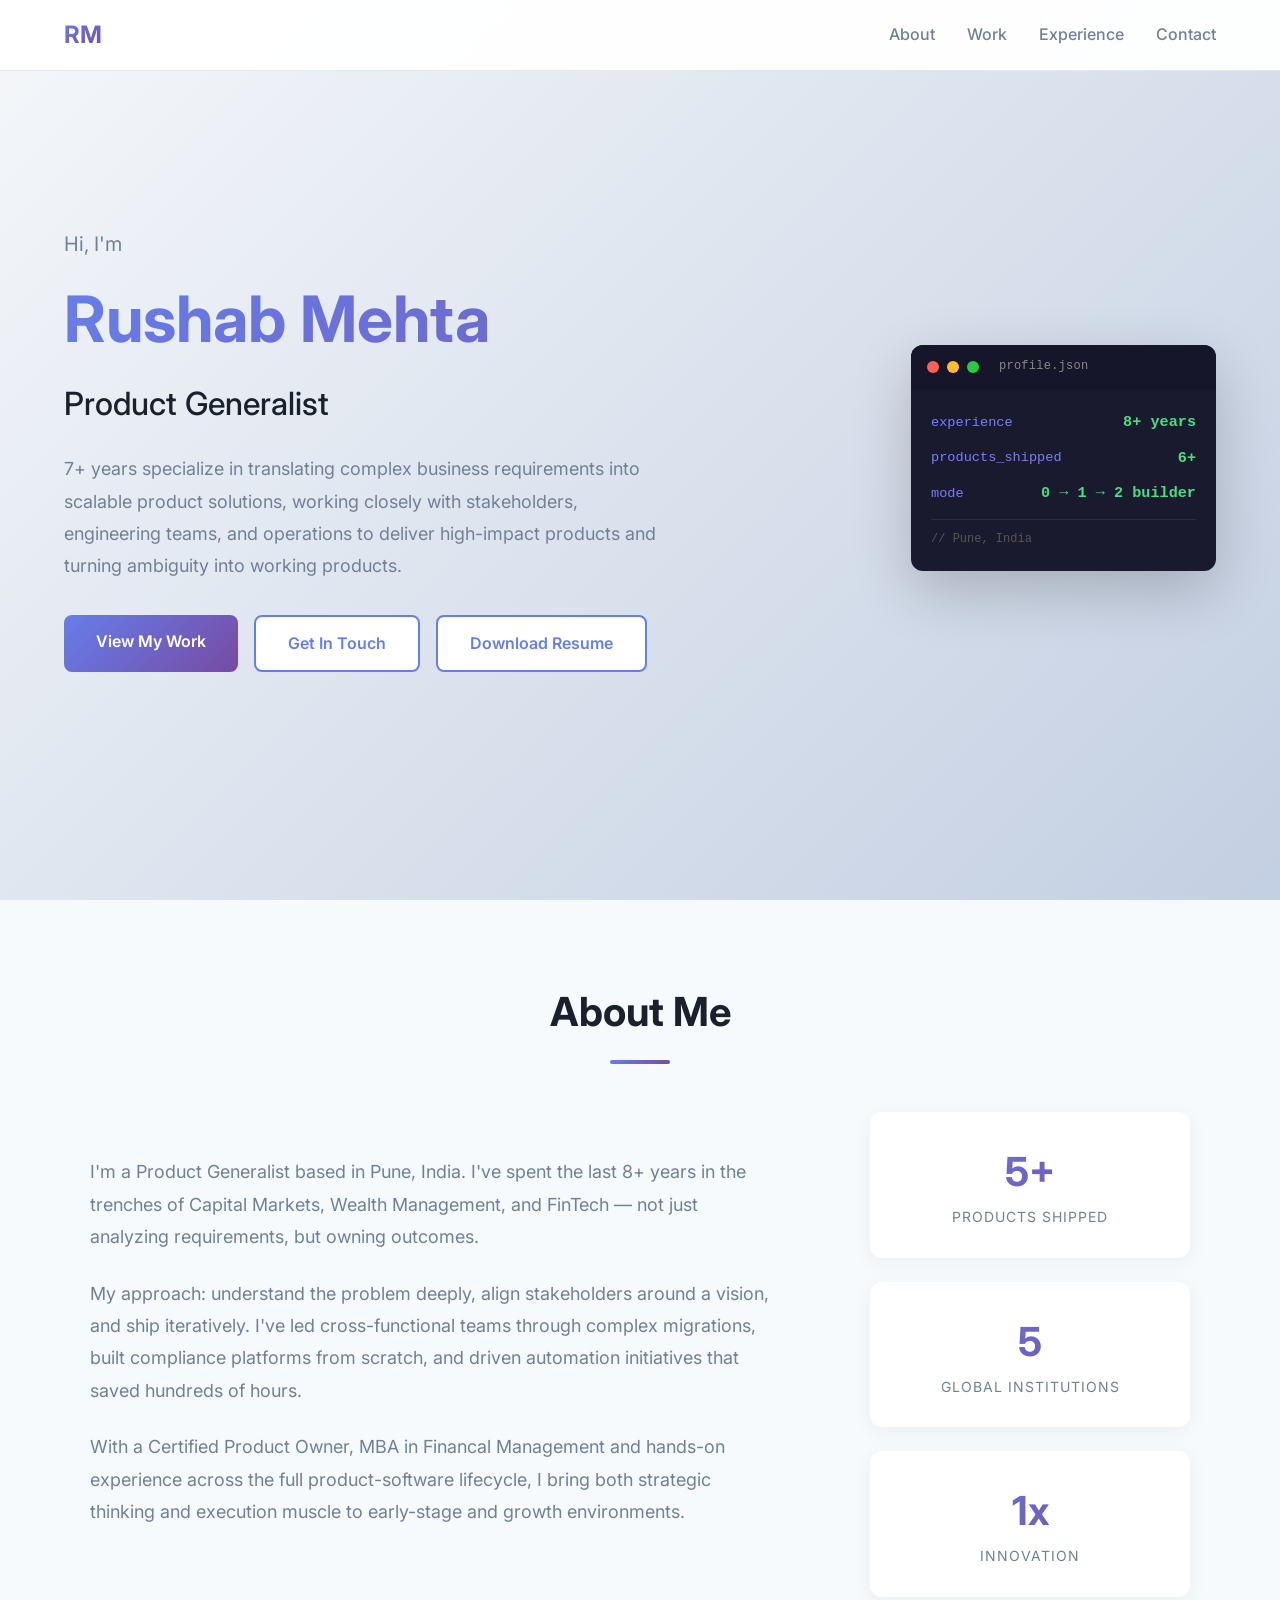
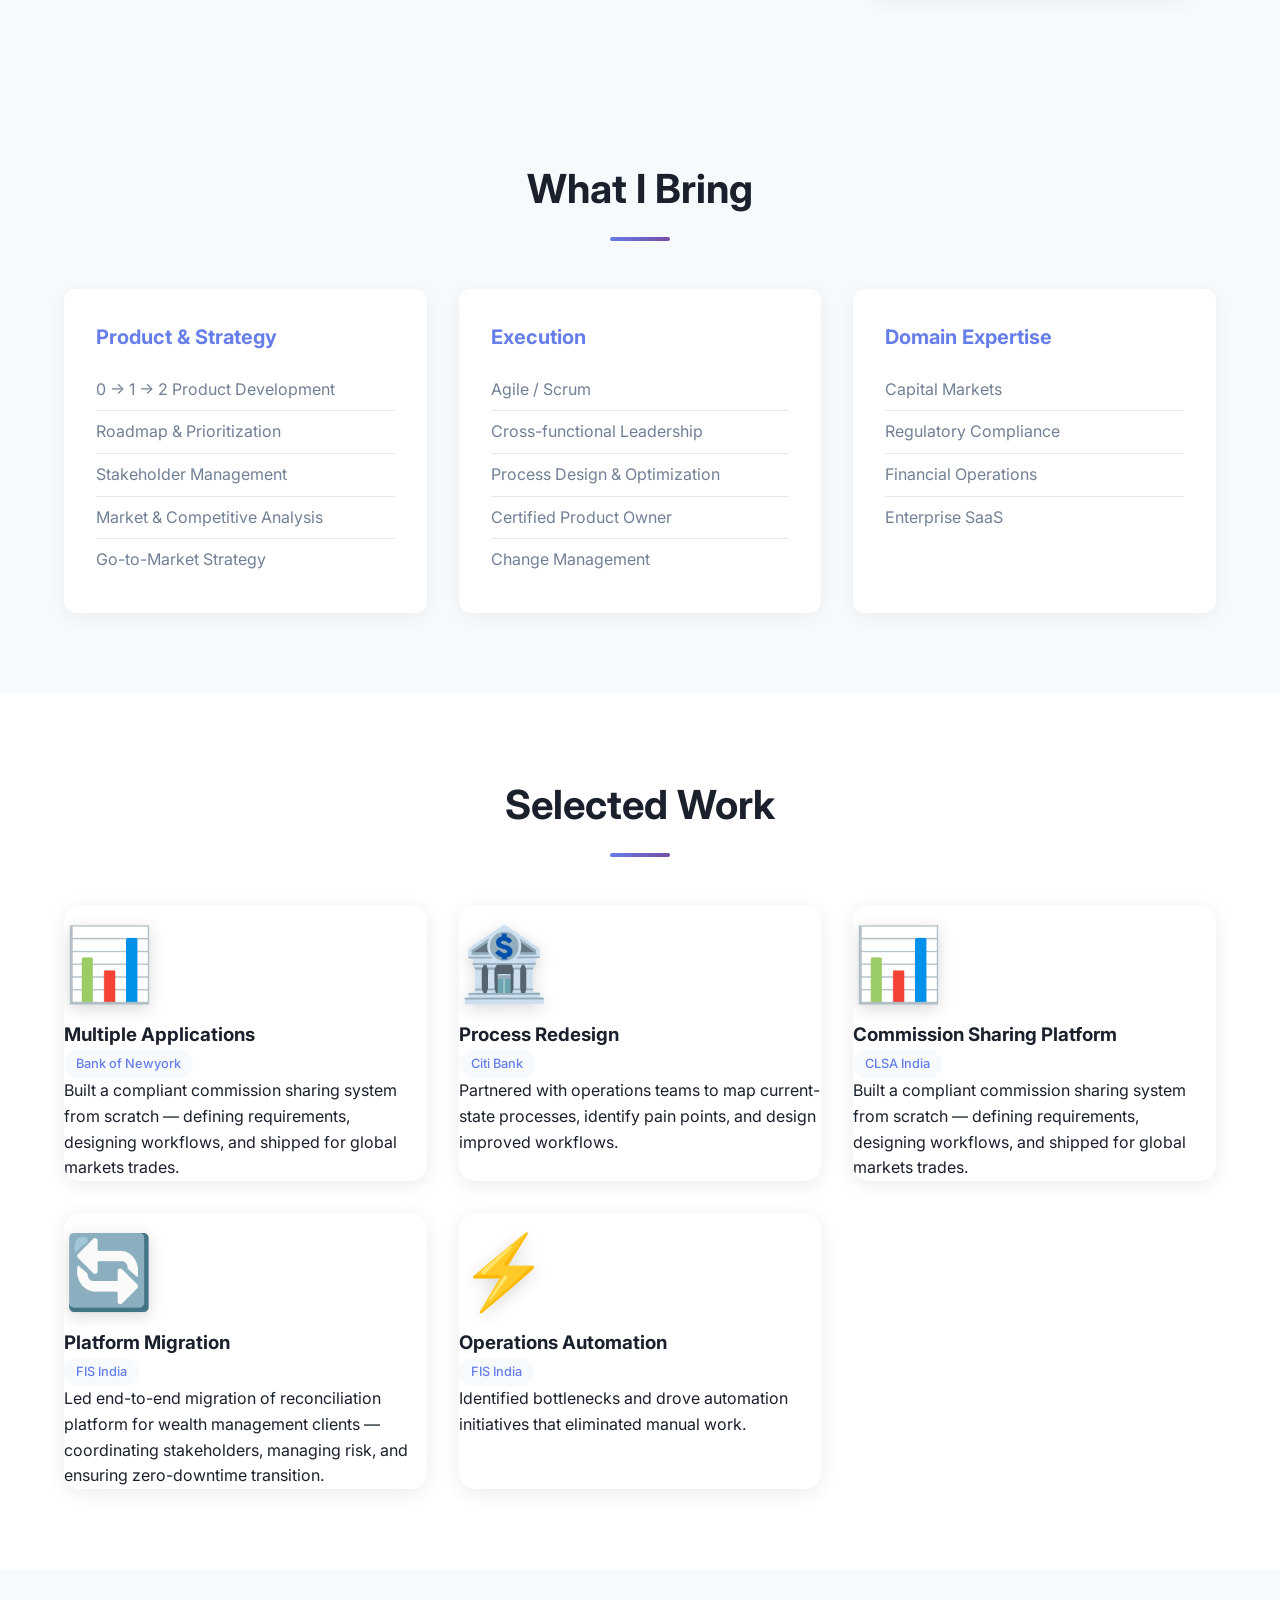
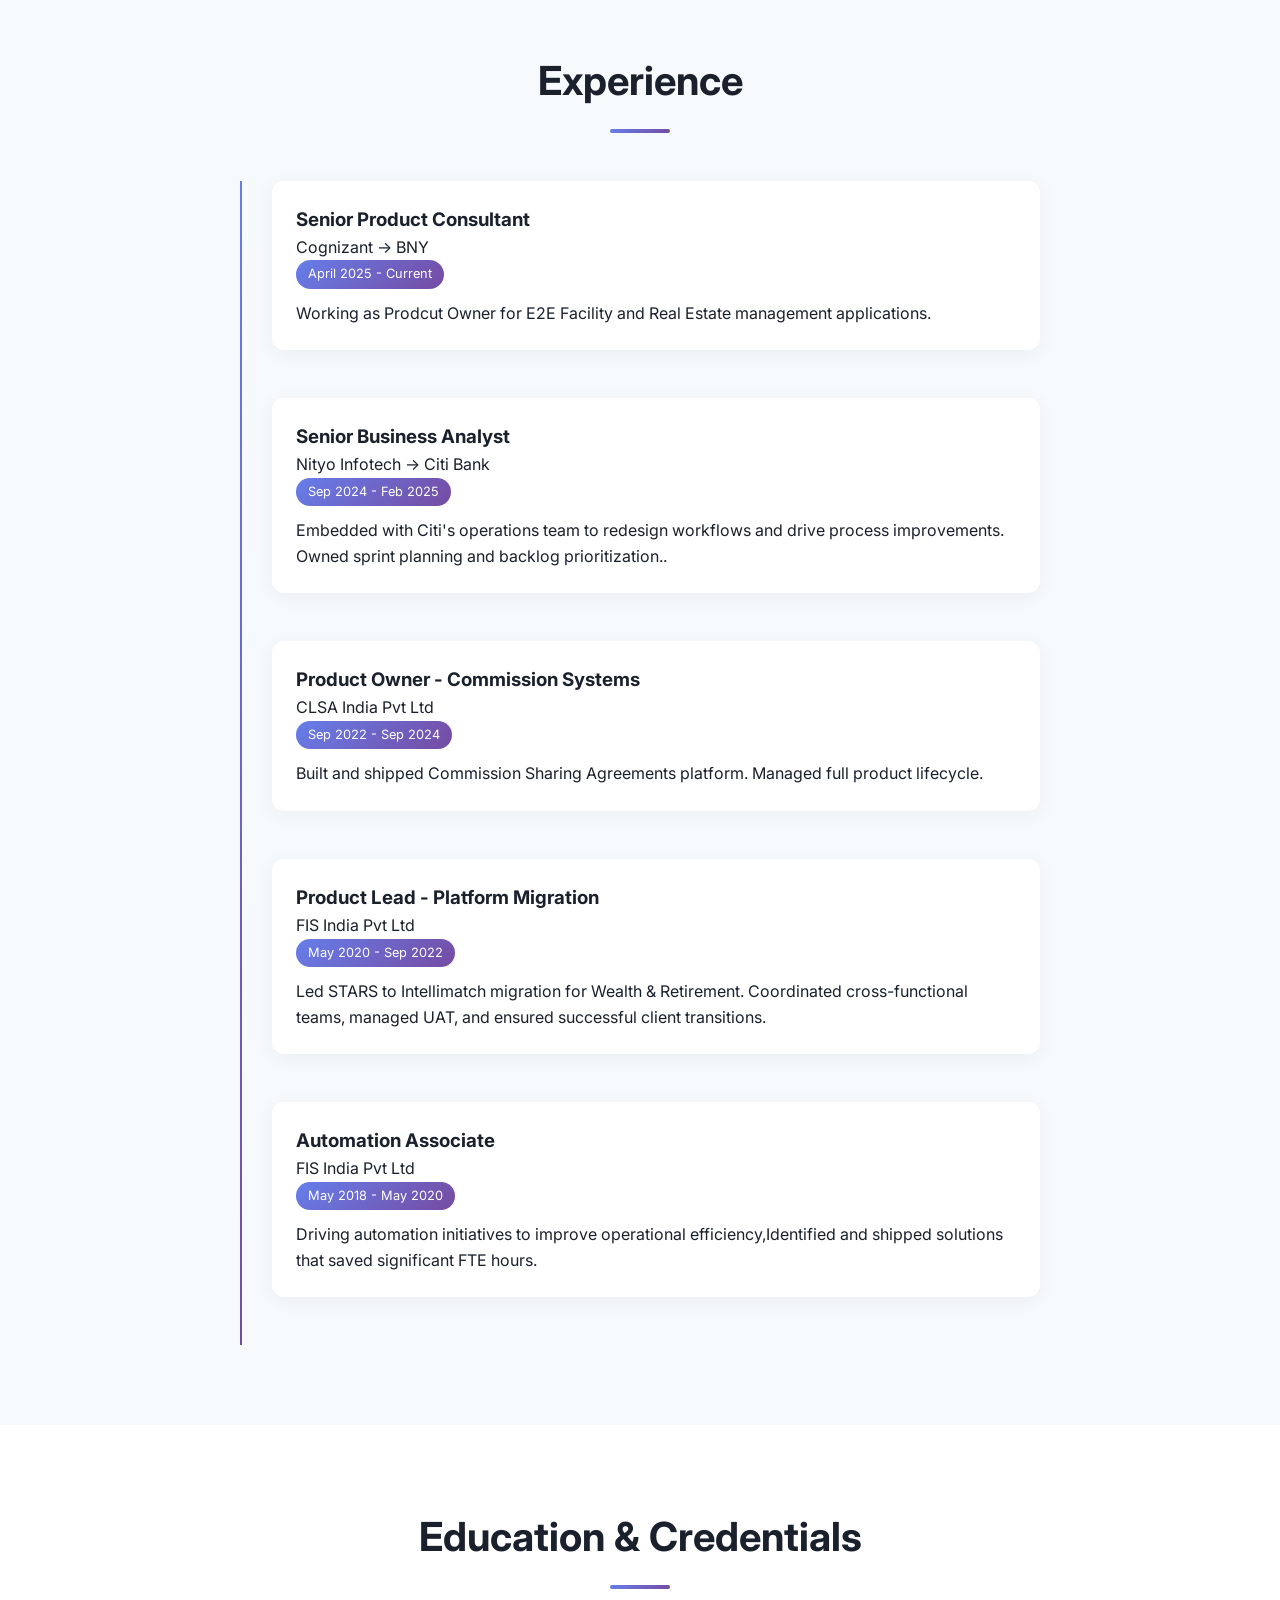
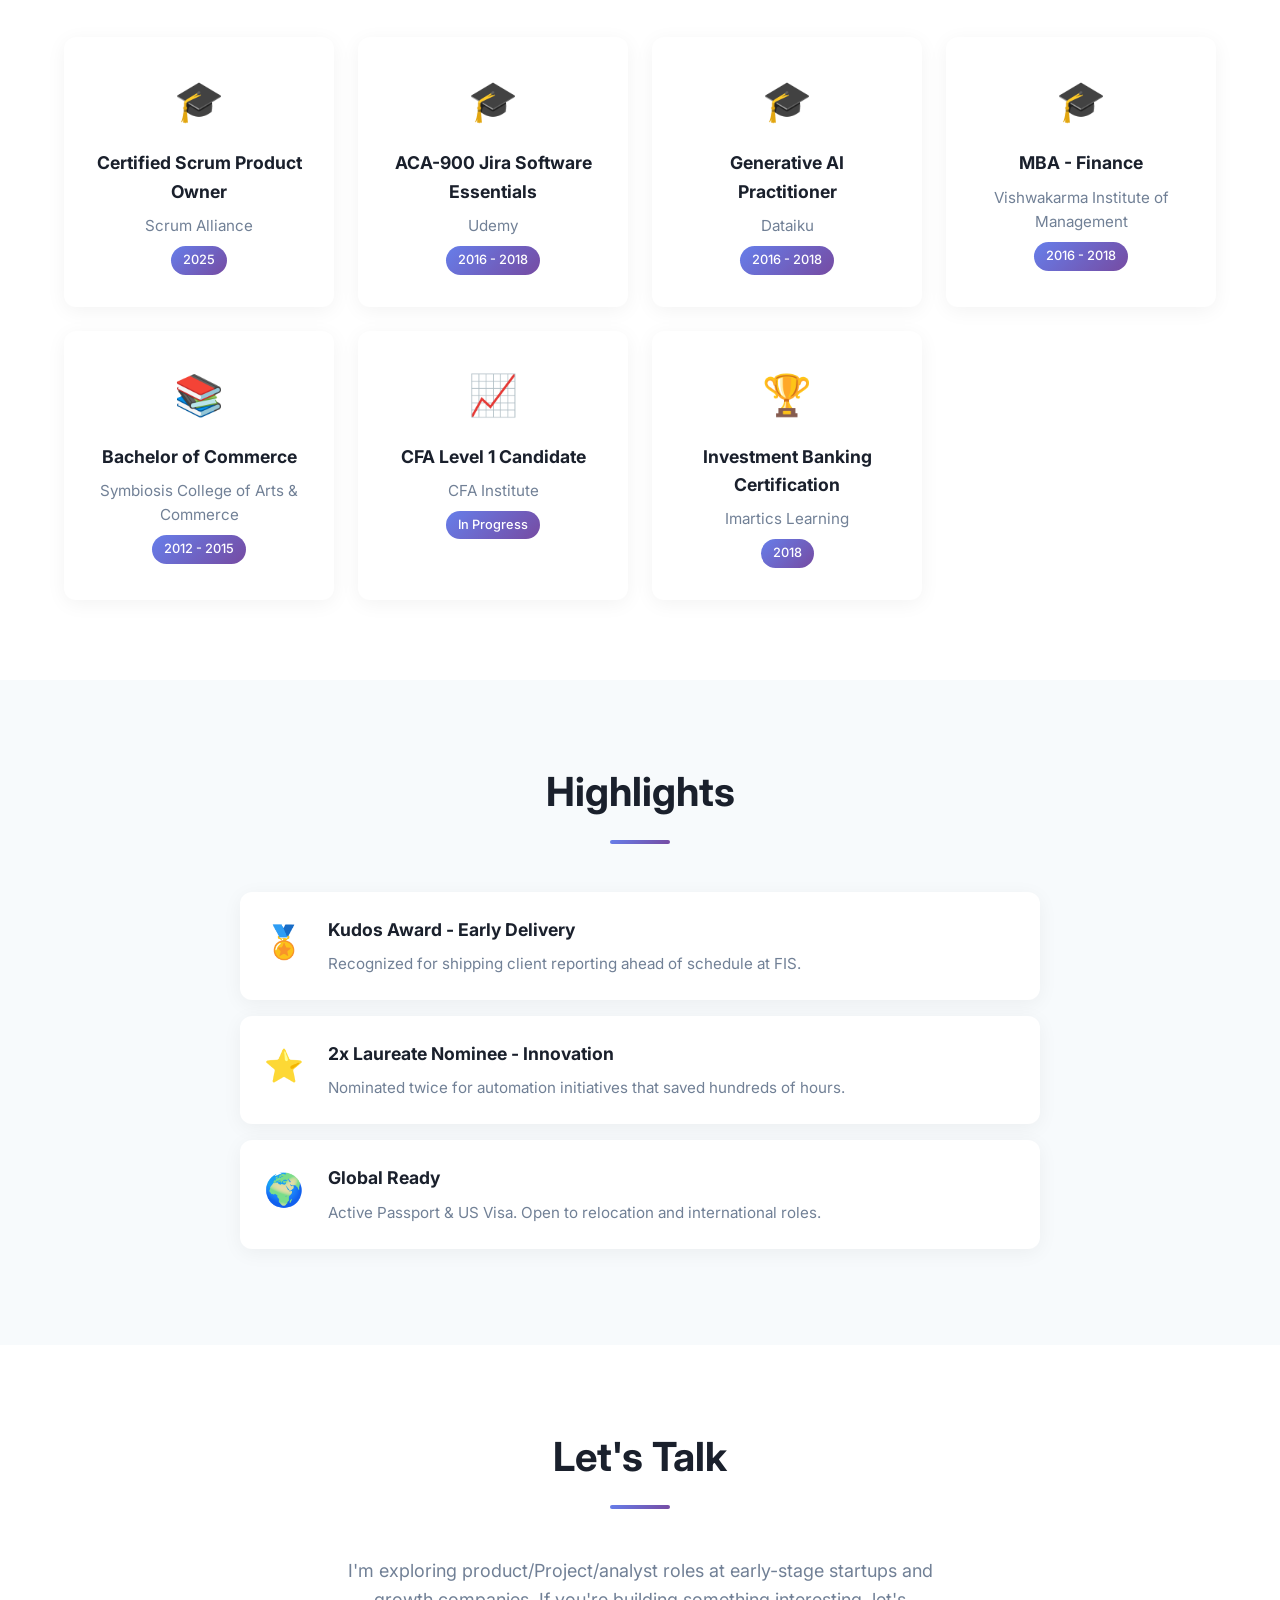
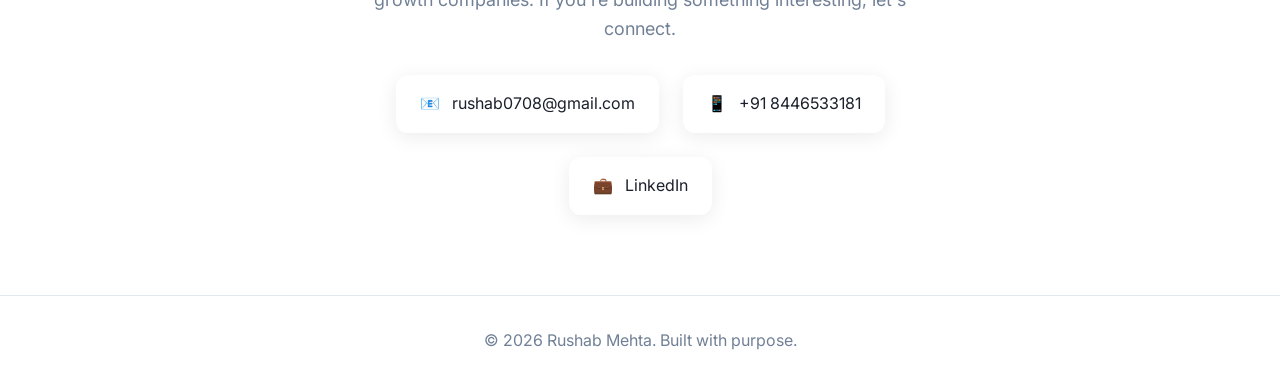
==== commit 21ce32c3: "Update index.html" ====
--- a/index.html
+++ b/index.html
@@ -286,6 +286,18 @@
                 <p>Scrum Alliance</p>
                 <span class="education-year">2025</span>
             </div>
+             <div class="education-card">
+                <div class="education-icon">🎓</div>
+                <h3>ACA-900 Jira Software Essentials</h3>
+                <p>Udemy</p>
+                <span class="education-year">2016 - 2018</span>
+            </div>
+            <div class="education-card">
+                <div class="education-icon">🎓</div>
+                <h3>Generative AI Practitioner</h3>
+                <p>Dataiku</p>
+                <span class="education-year">2016 - 2018</span>
+            </div>
             <div class="education-card">
                 <div class="education-icon">🎓</div>
                 <h3>MBA - Finance</h3>
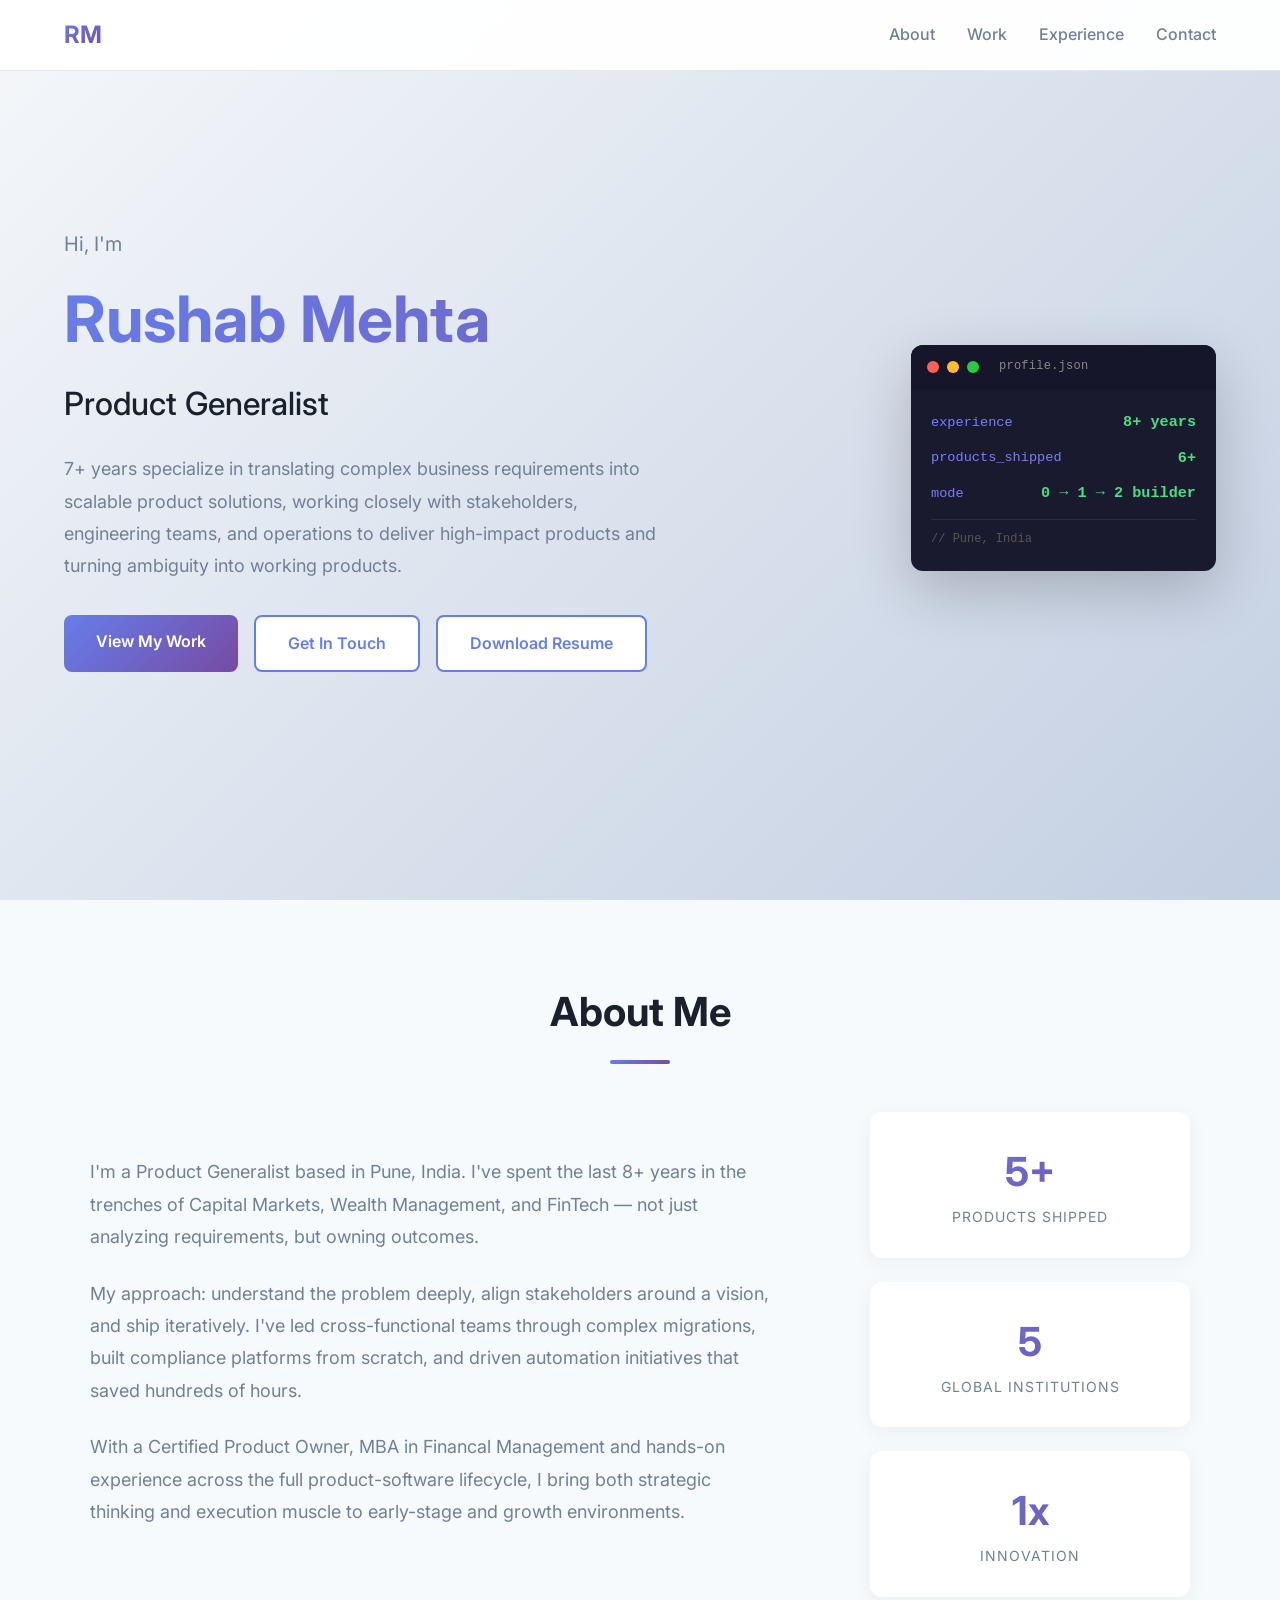
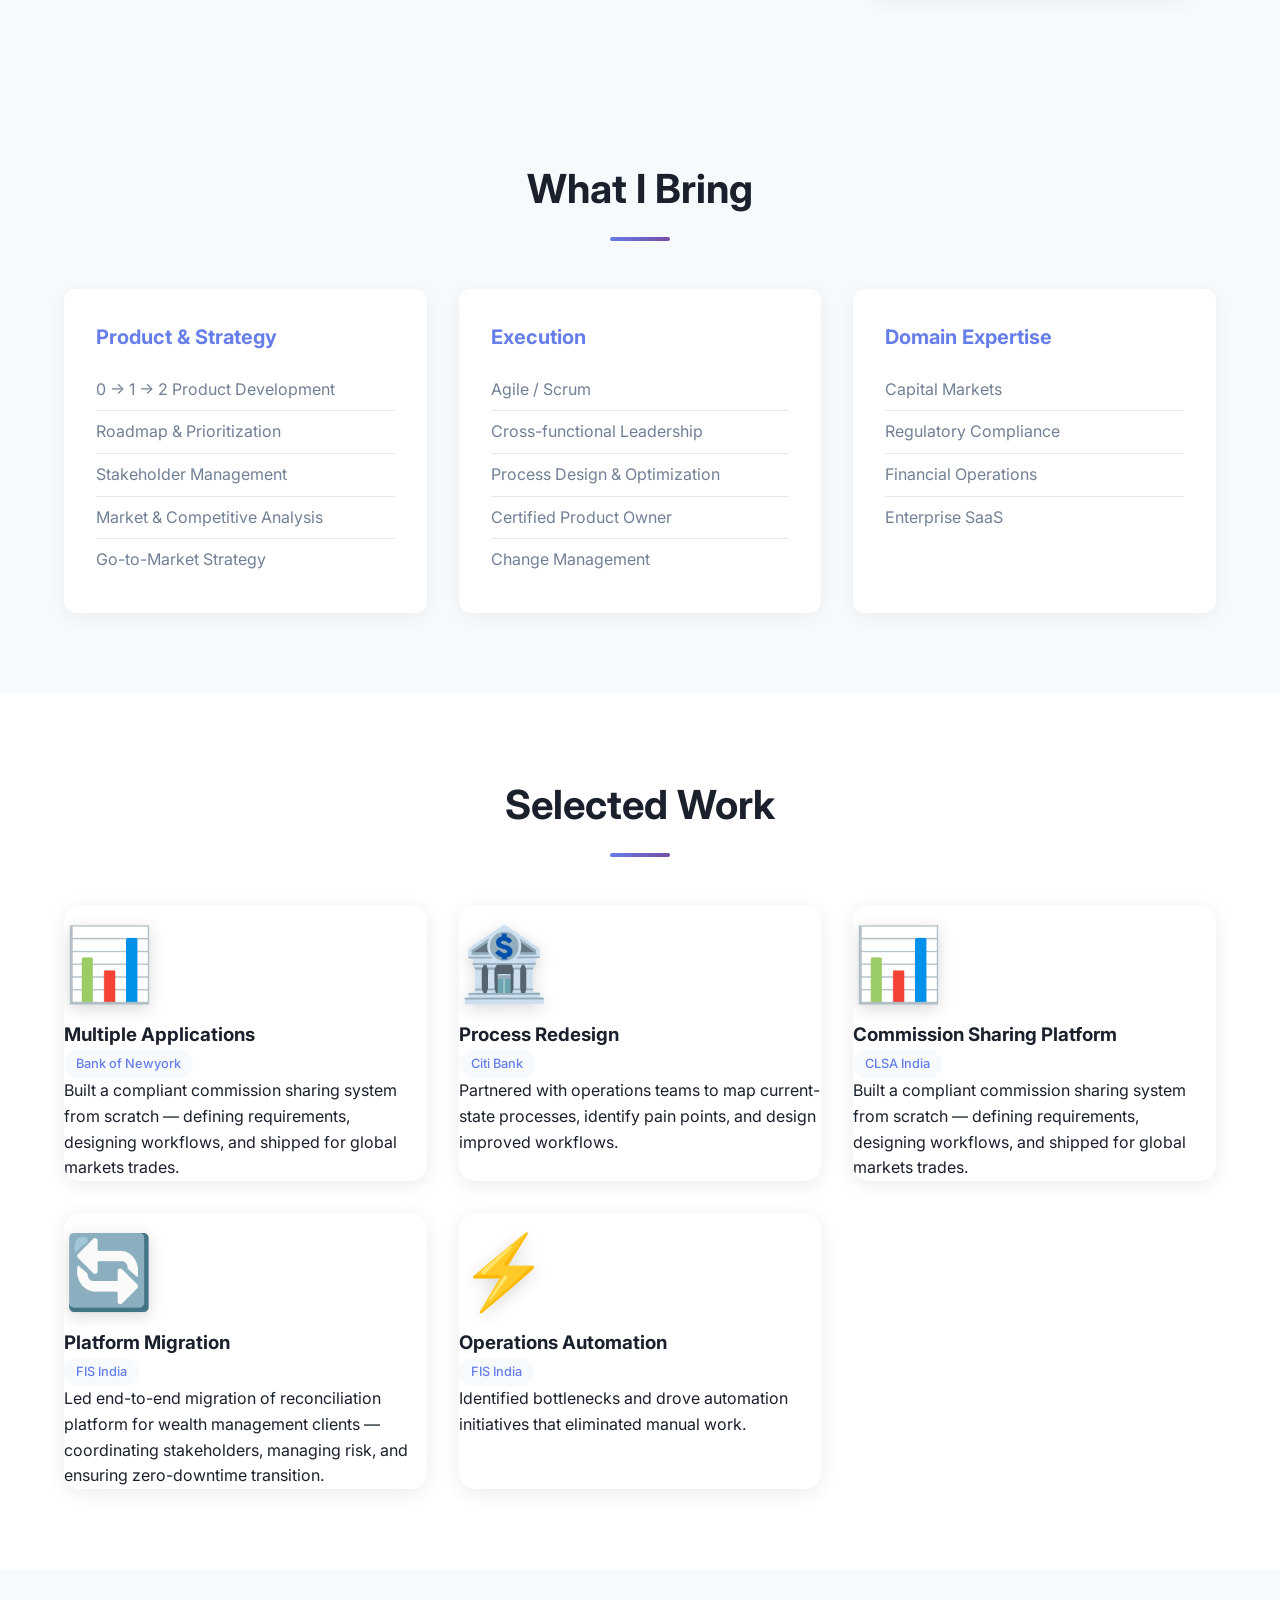
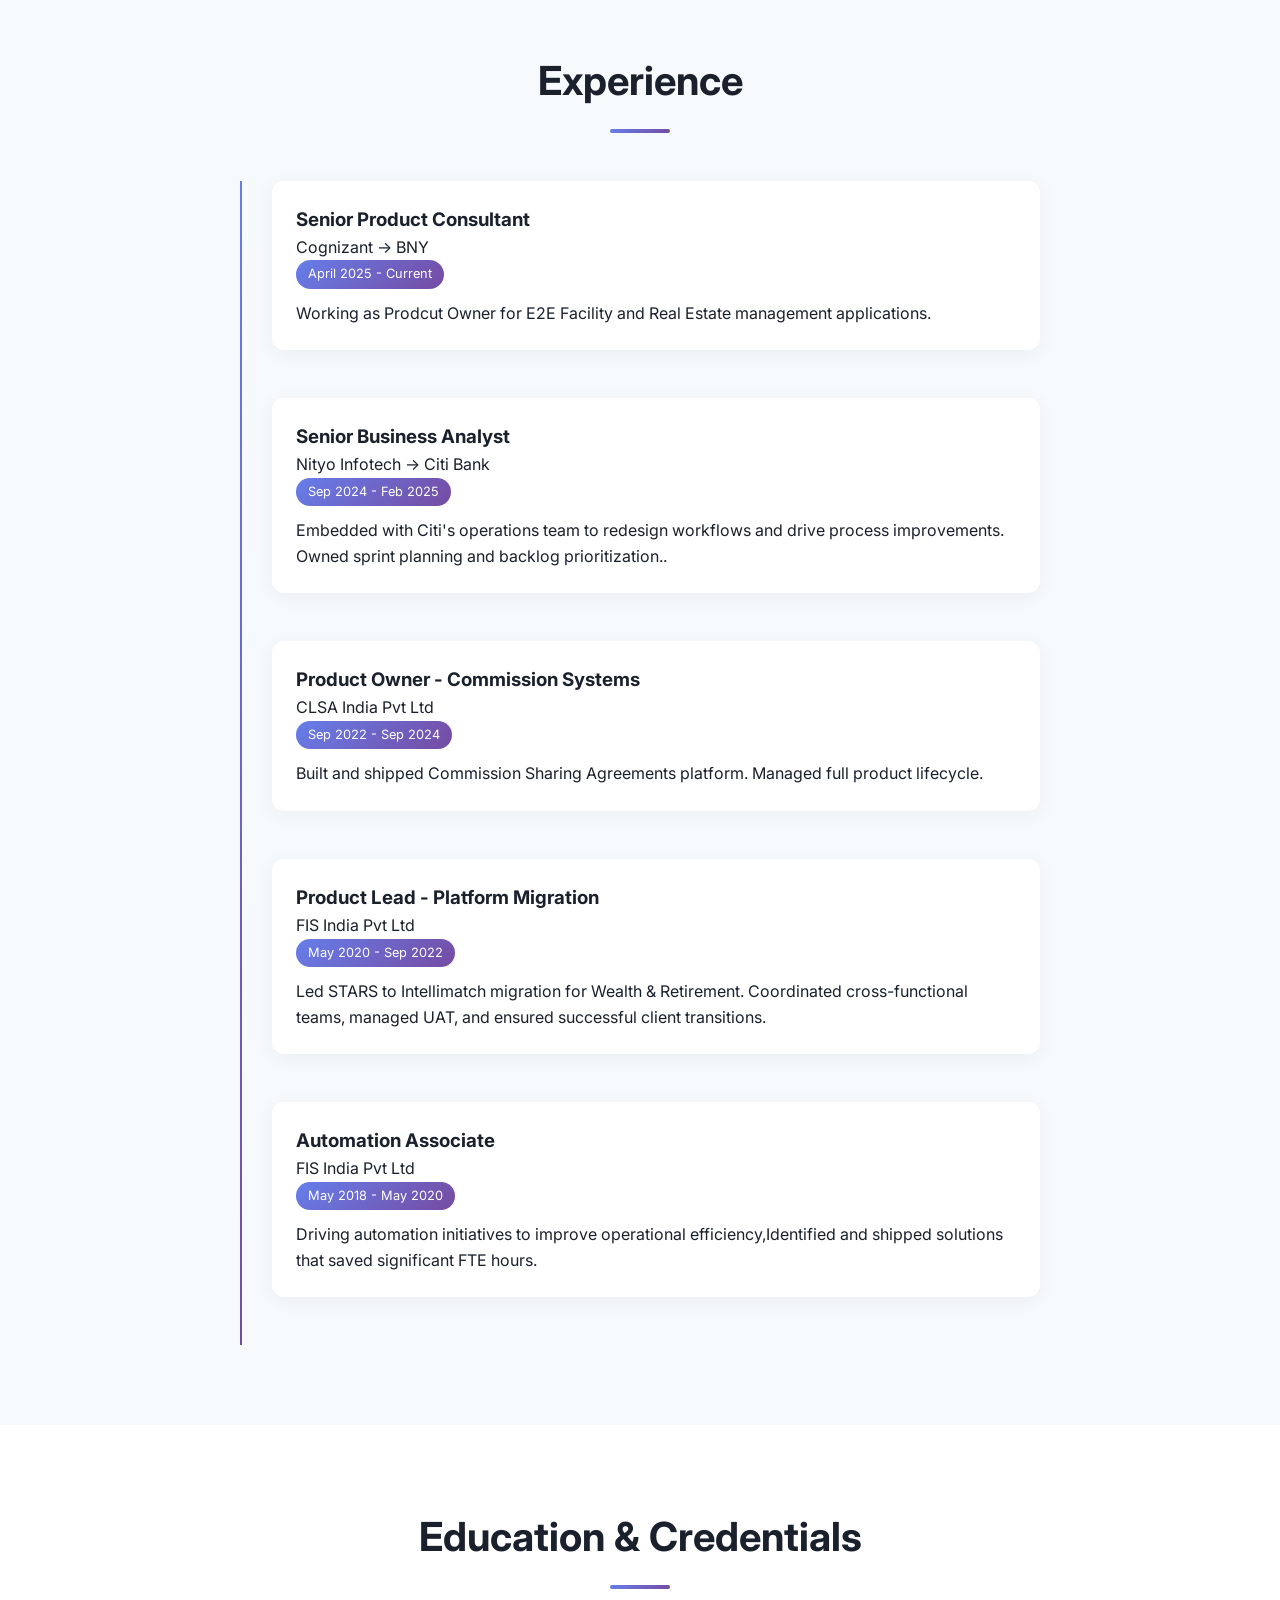
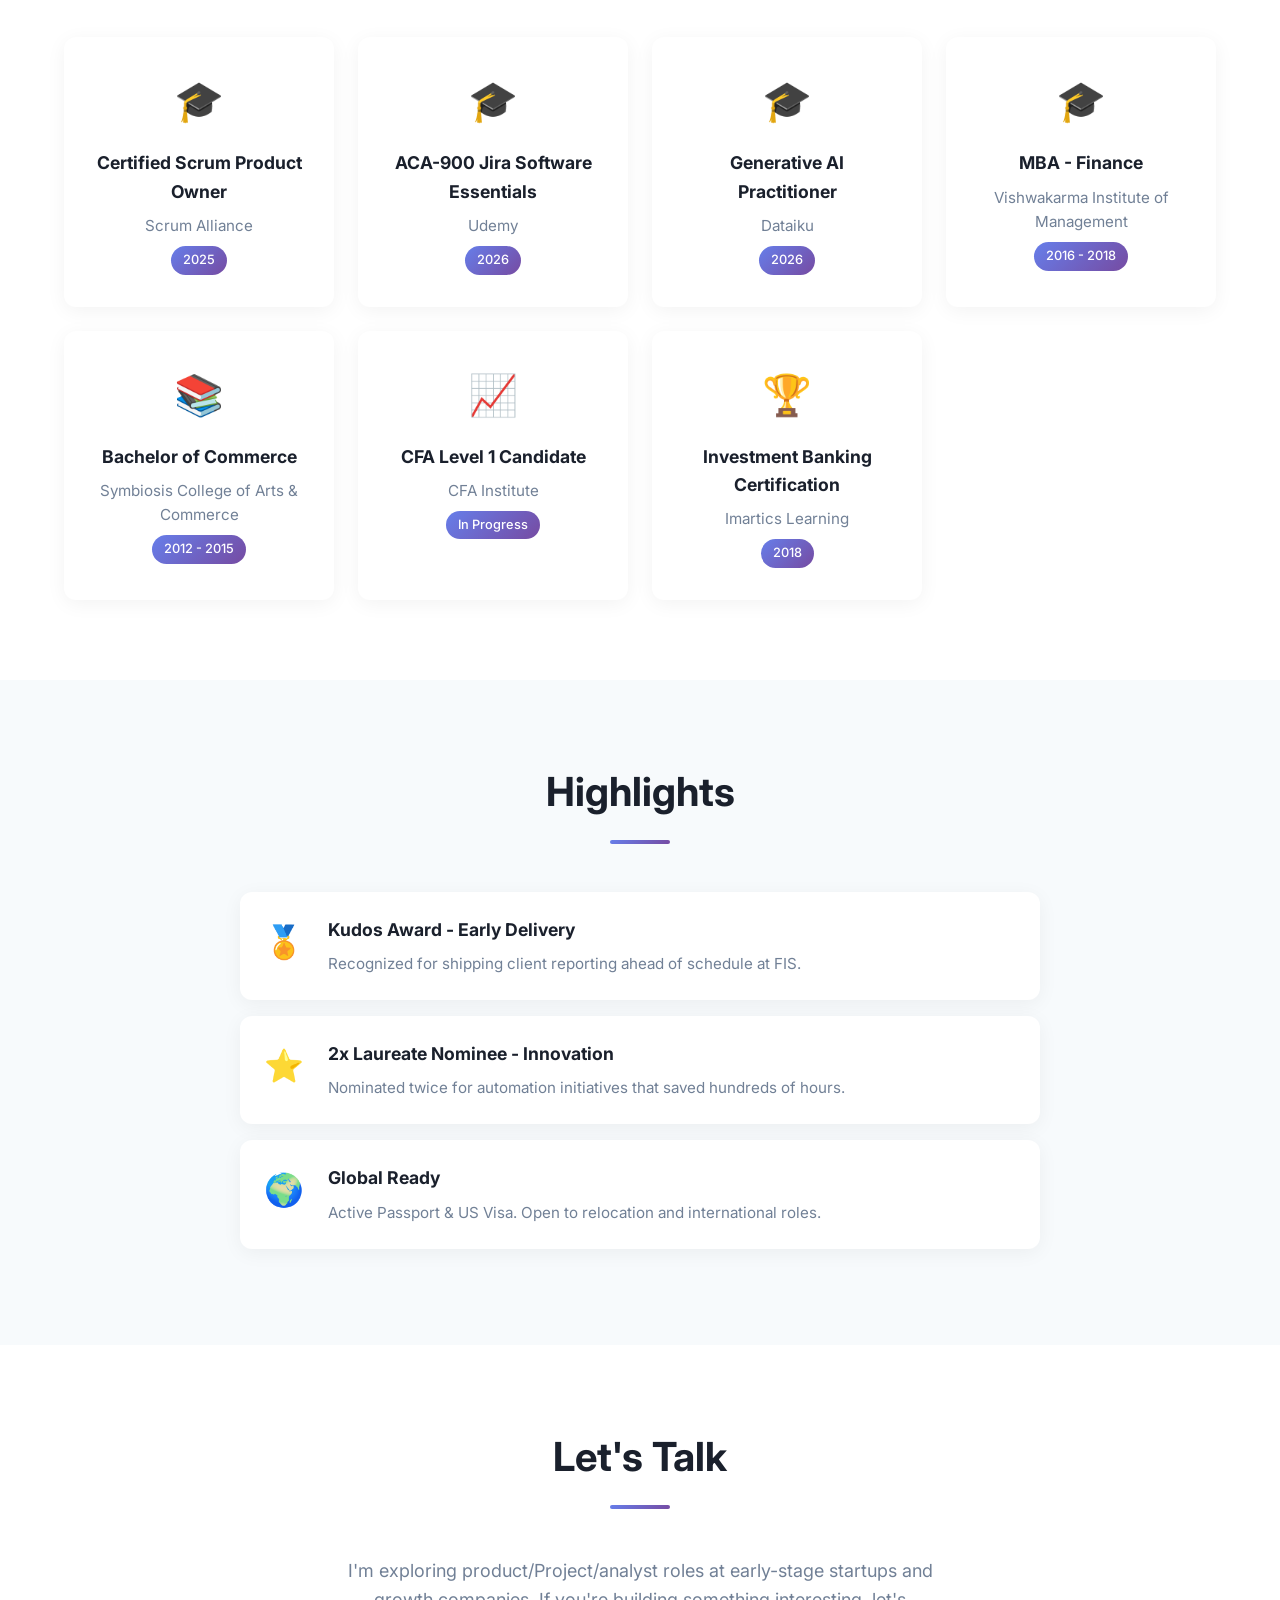
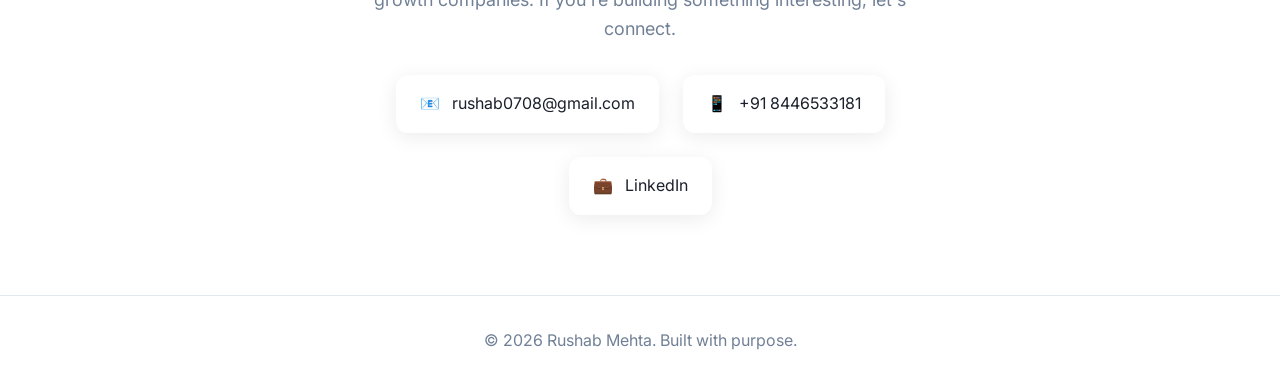
==== commit 8e3ab5b3: "Update index.html" ====
--- a/index.html
+++ b/index.html
@@ -290,13 +290,13 @@
                 <div class="education-icon">🎓</div>
                 <h3>ACA-900 Jira Software Essentials</h3>
                 <p>Udemy</p>
-                <span class="education-year">2016 - 2018</span>
+                <span class="education-year">2026</span>
             </div>
             <div class="education-card">
                 <div class="education-icon">🎓</div>
                 <h3>Generative AI Practitioner</h3>
                 <p>Dataiku</p>
-                <span class="education-year">2016 - 2018</span>
+                <span class="education-year">2026</span>
             </div>
             <div class="education-card">
                 <div class="education-icon">🎓</div>
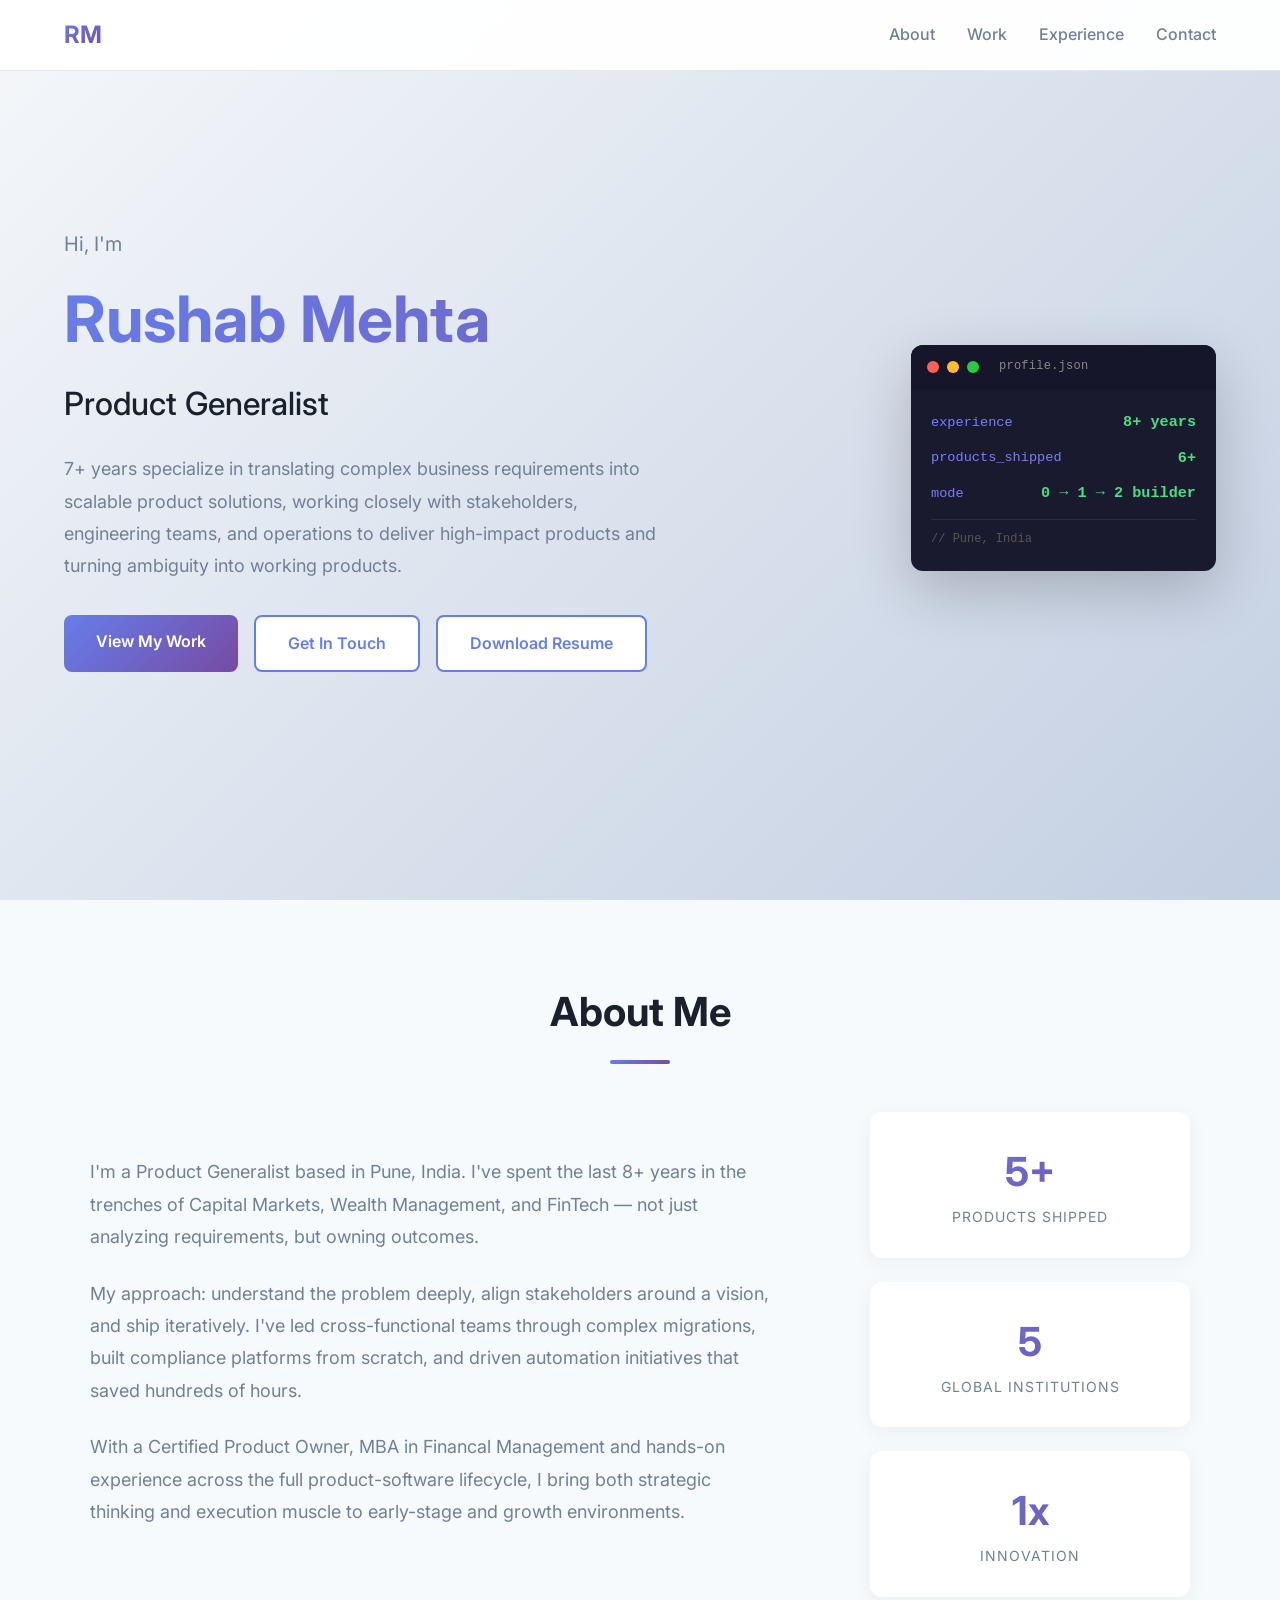
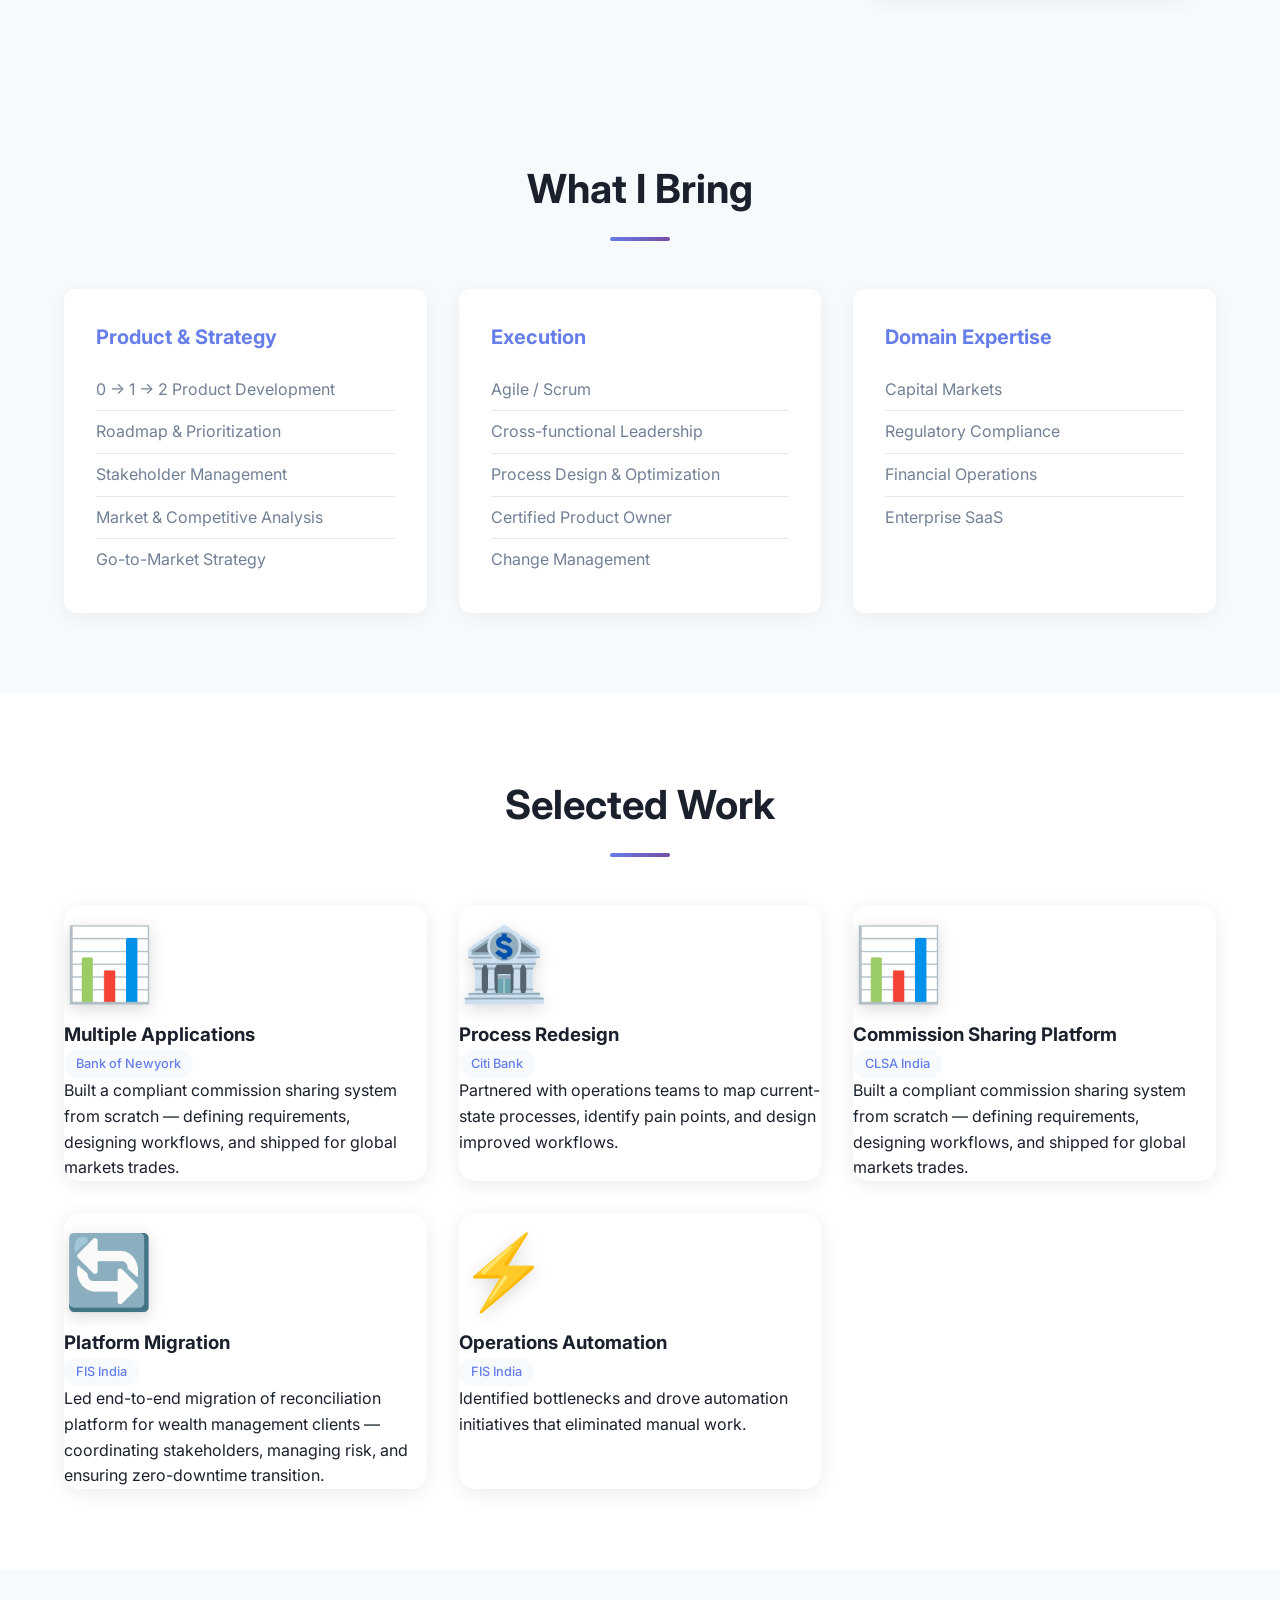
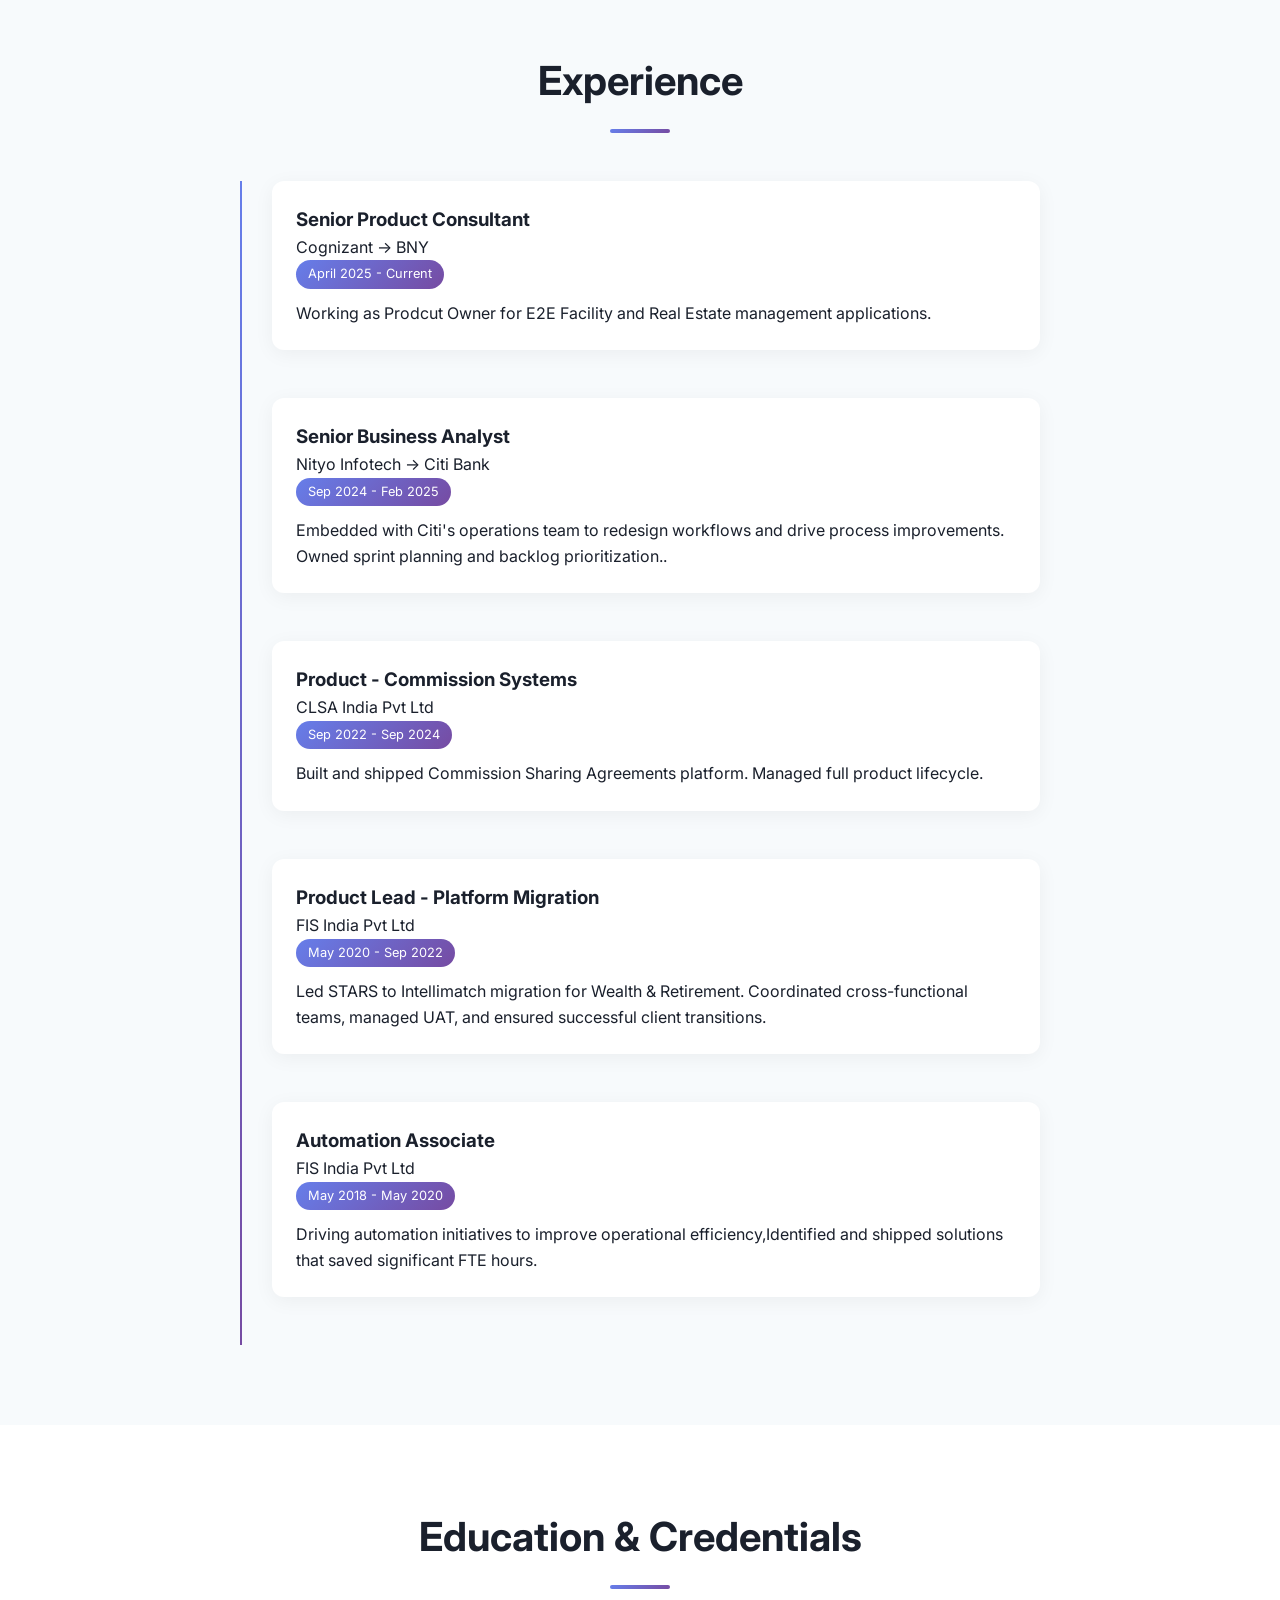
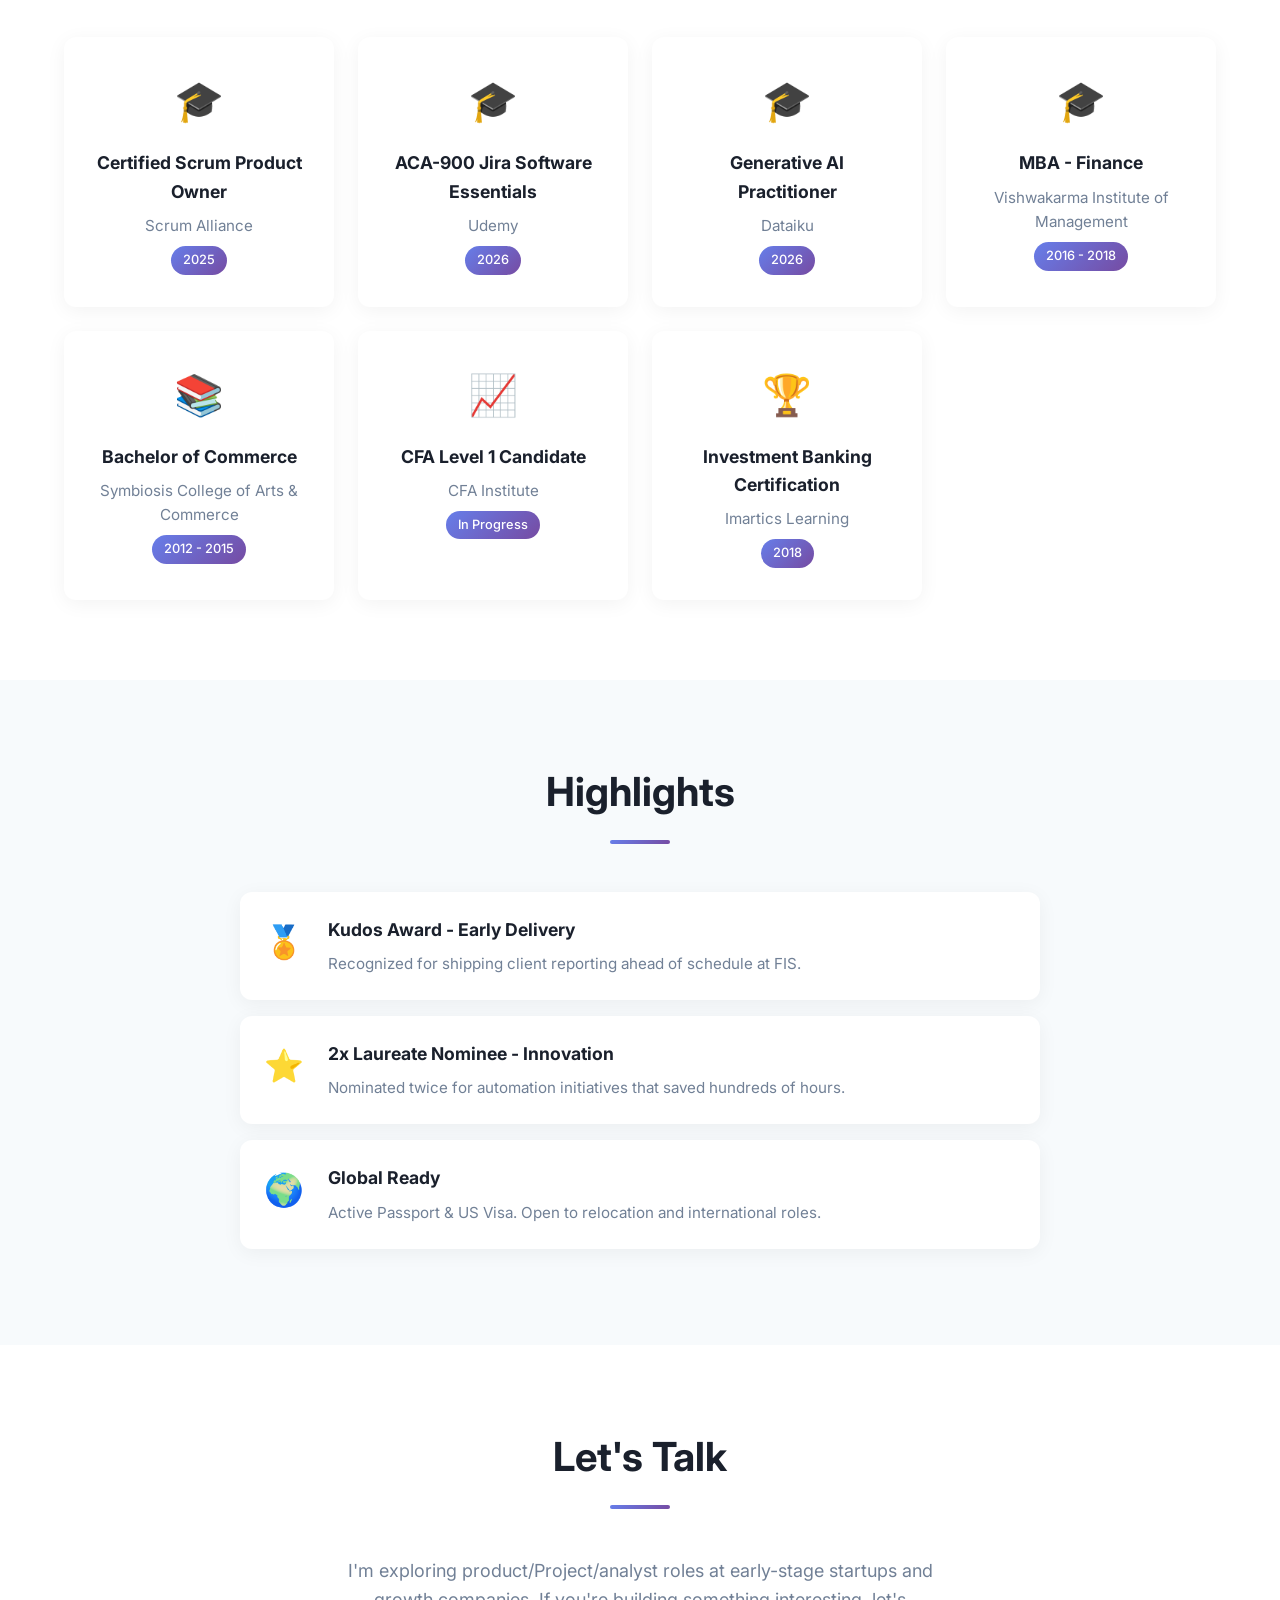
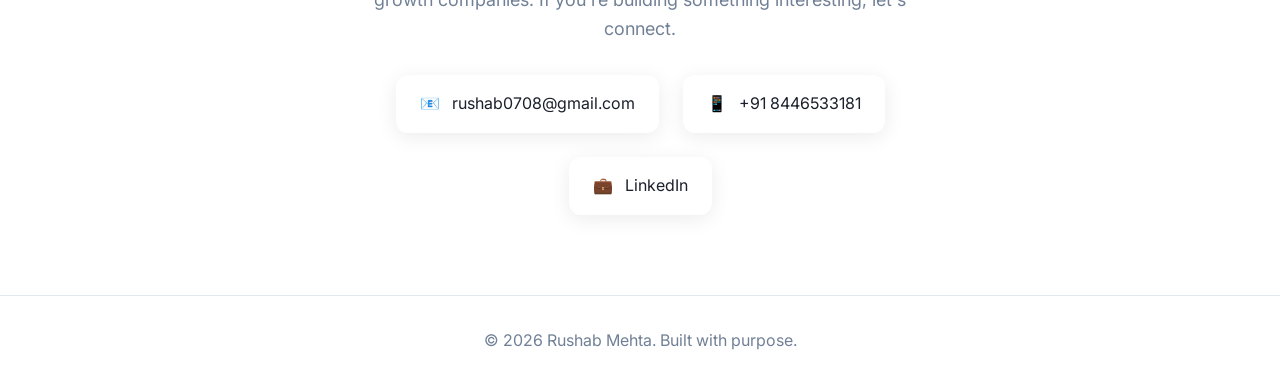
==== commit 47050b69: "Update index.html" ====
--- a/index.html
+++ b/index.html
@@ -242,7 +242,7 @@
                 <div class="timeline-marker"></div>
                 <div class="timeline-content">
                     <div class="timeline-header">
-                        <h3>Product Owner - Commission Systems</h3>
+                        <h3>Product - Commission Systems</h3>
                         <span class="timeline-company">CLSA India Pvt Ltd</span>
                     </div>
                     <span class="timeline-date">Sep 2022 - Sep 2024</span>
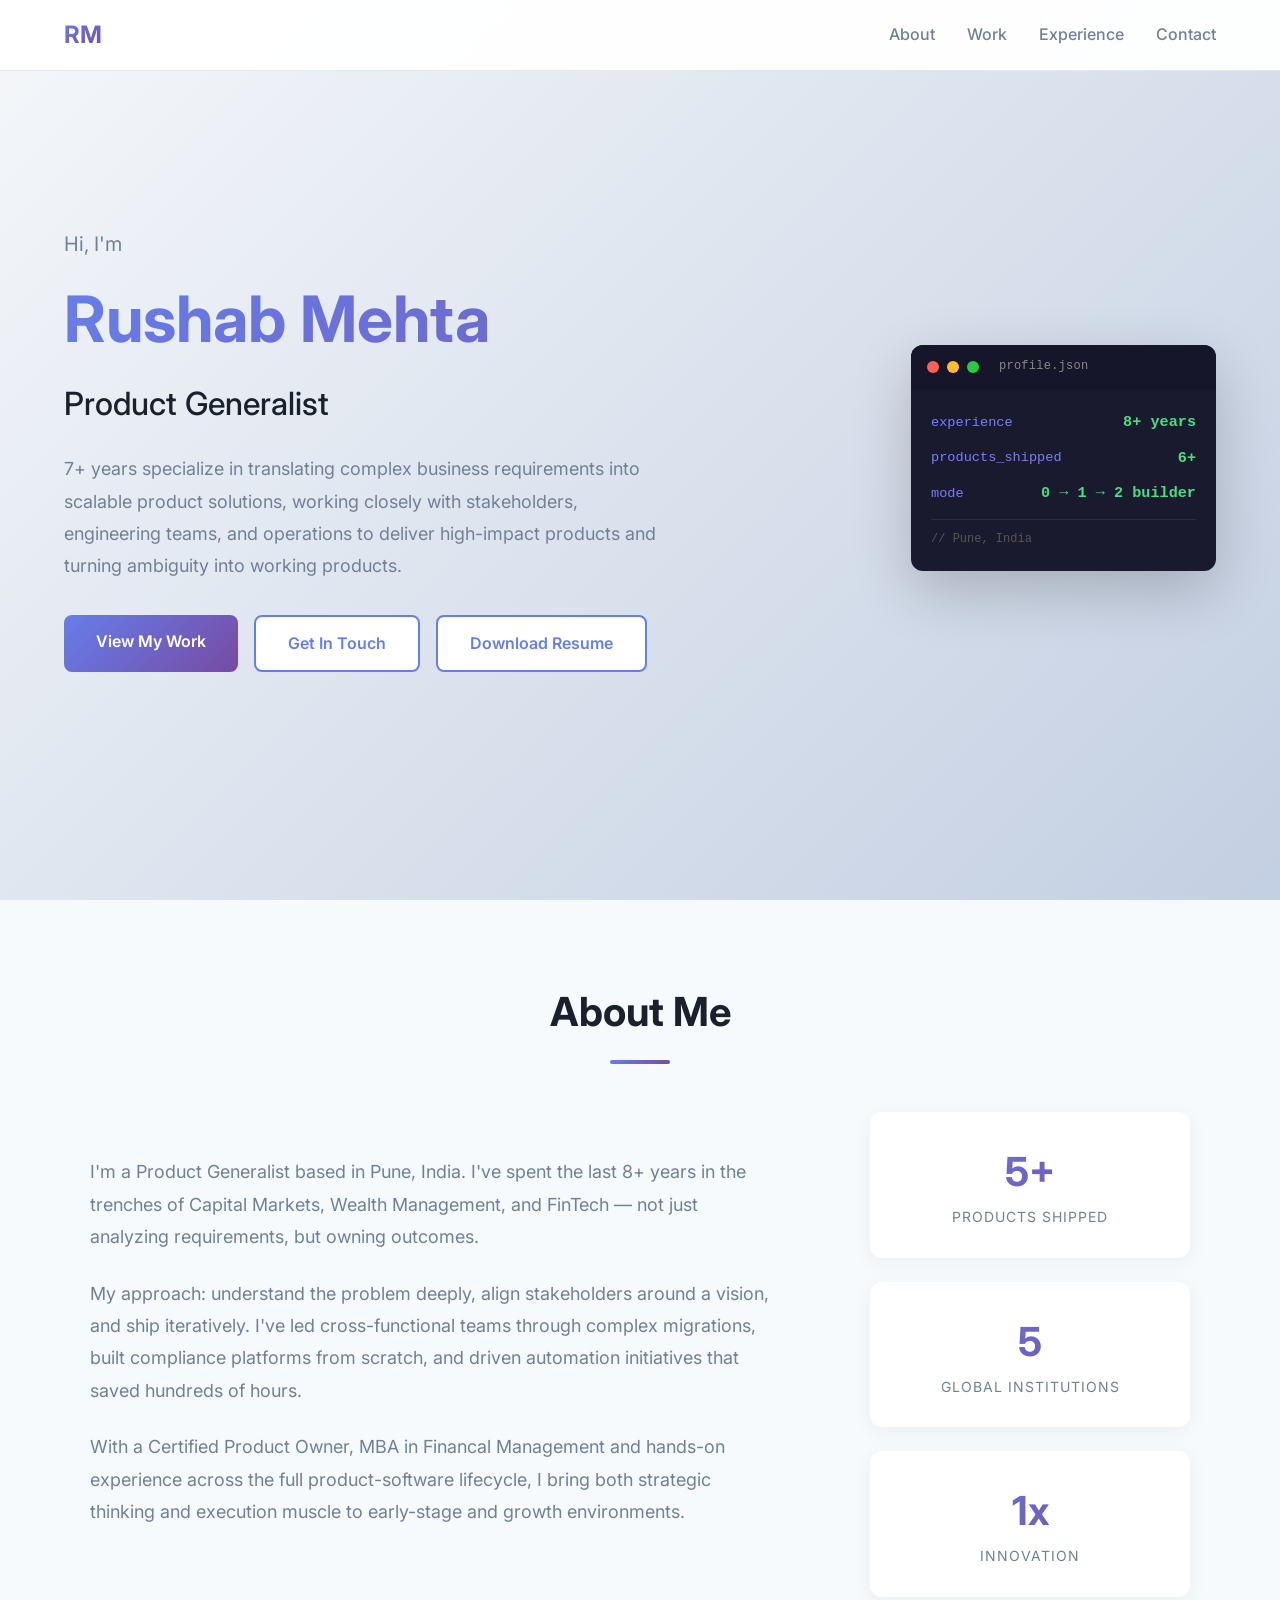
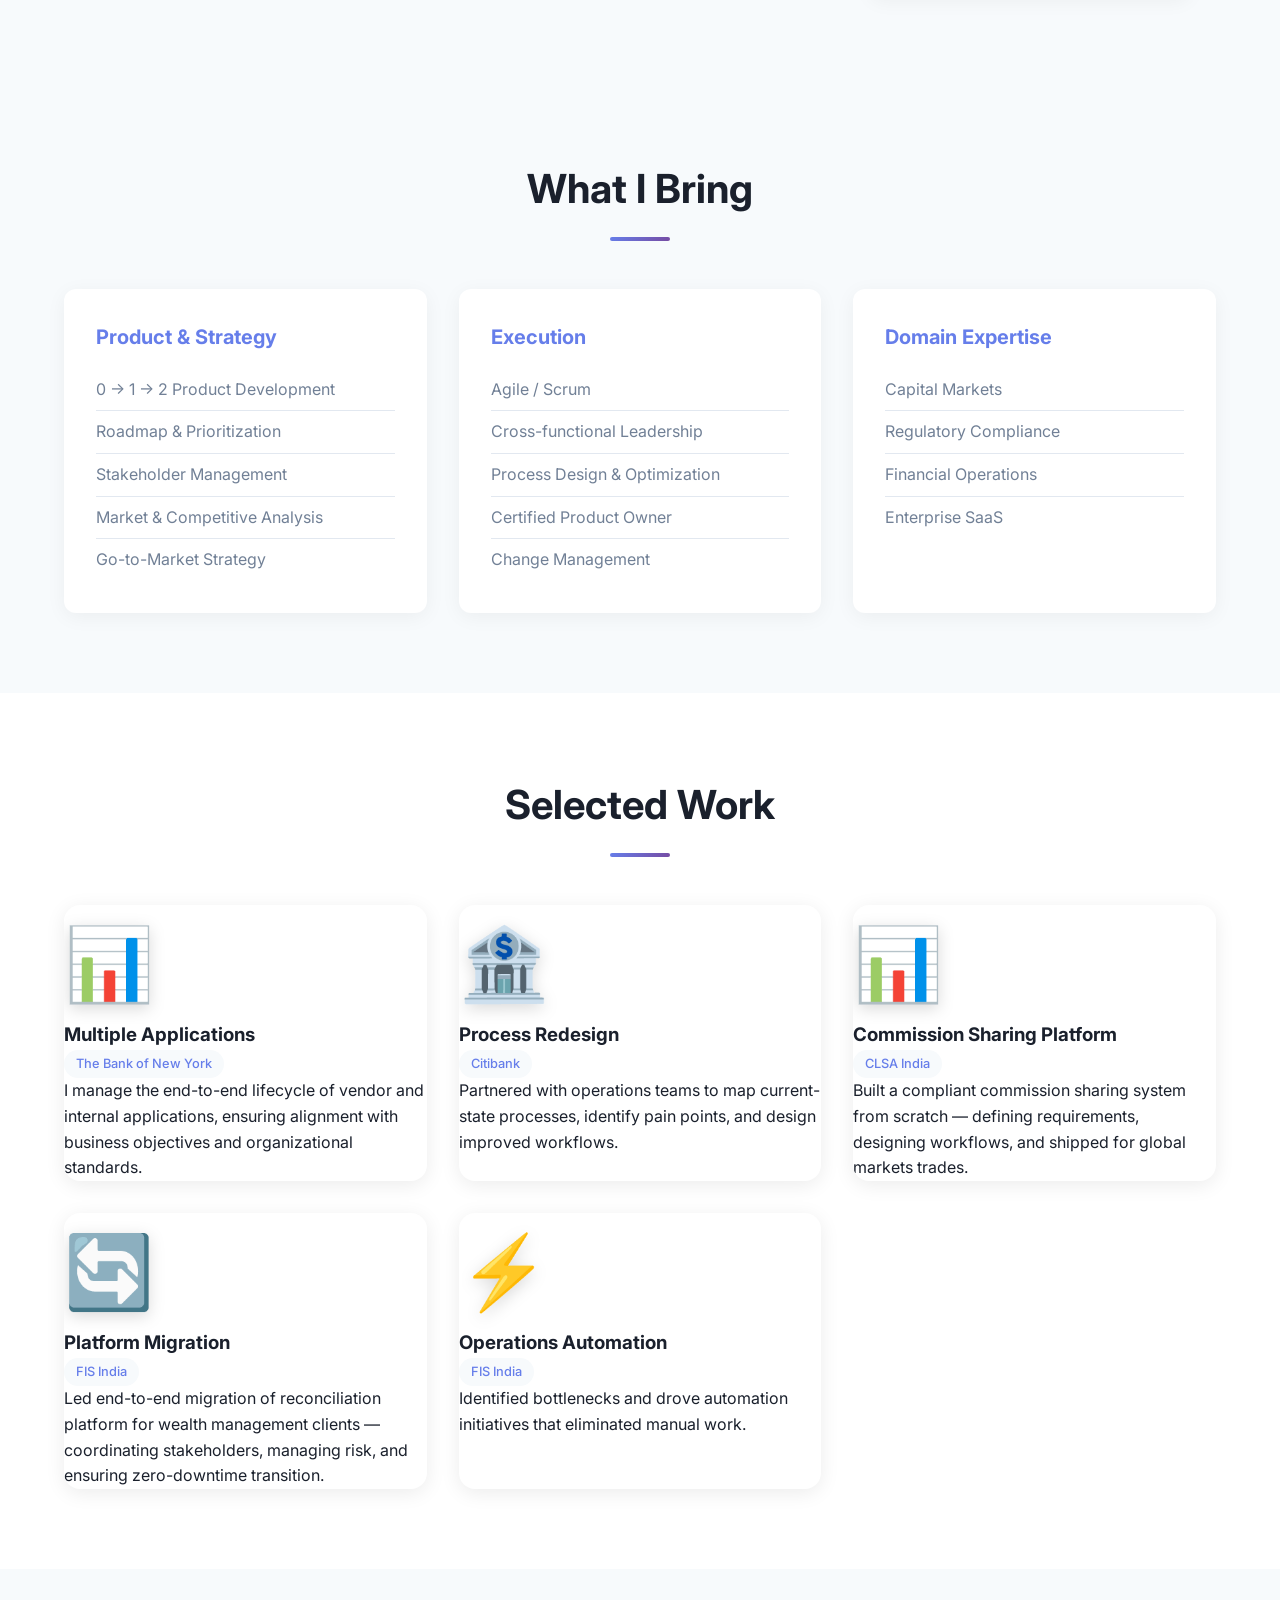
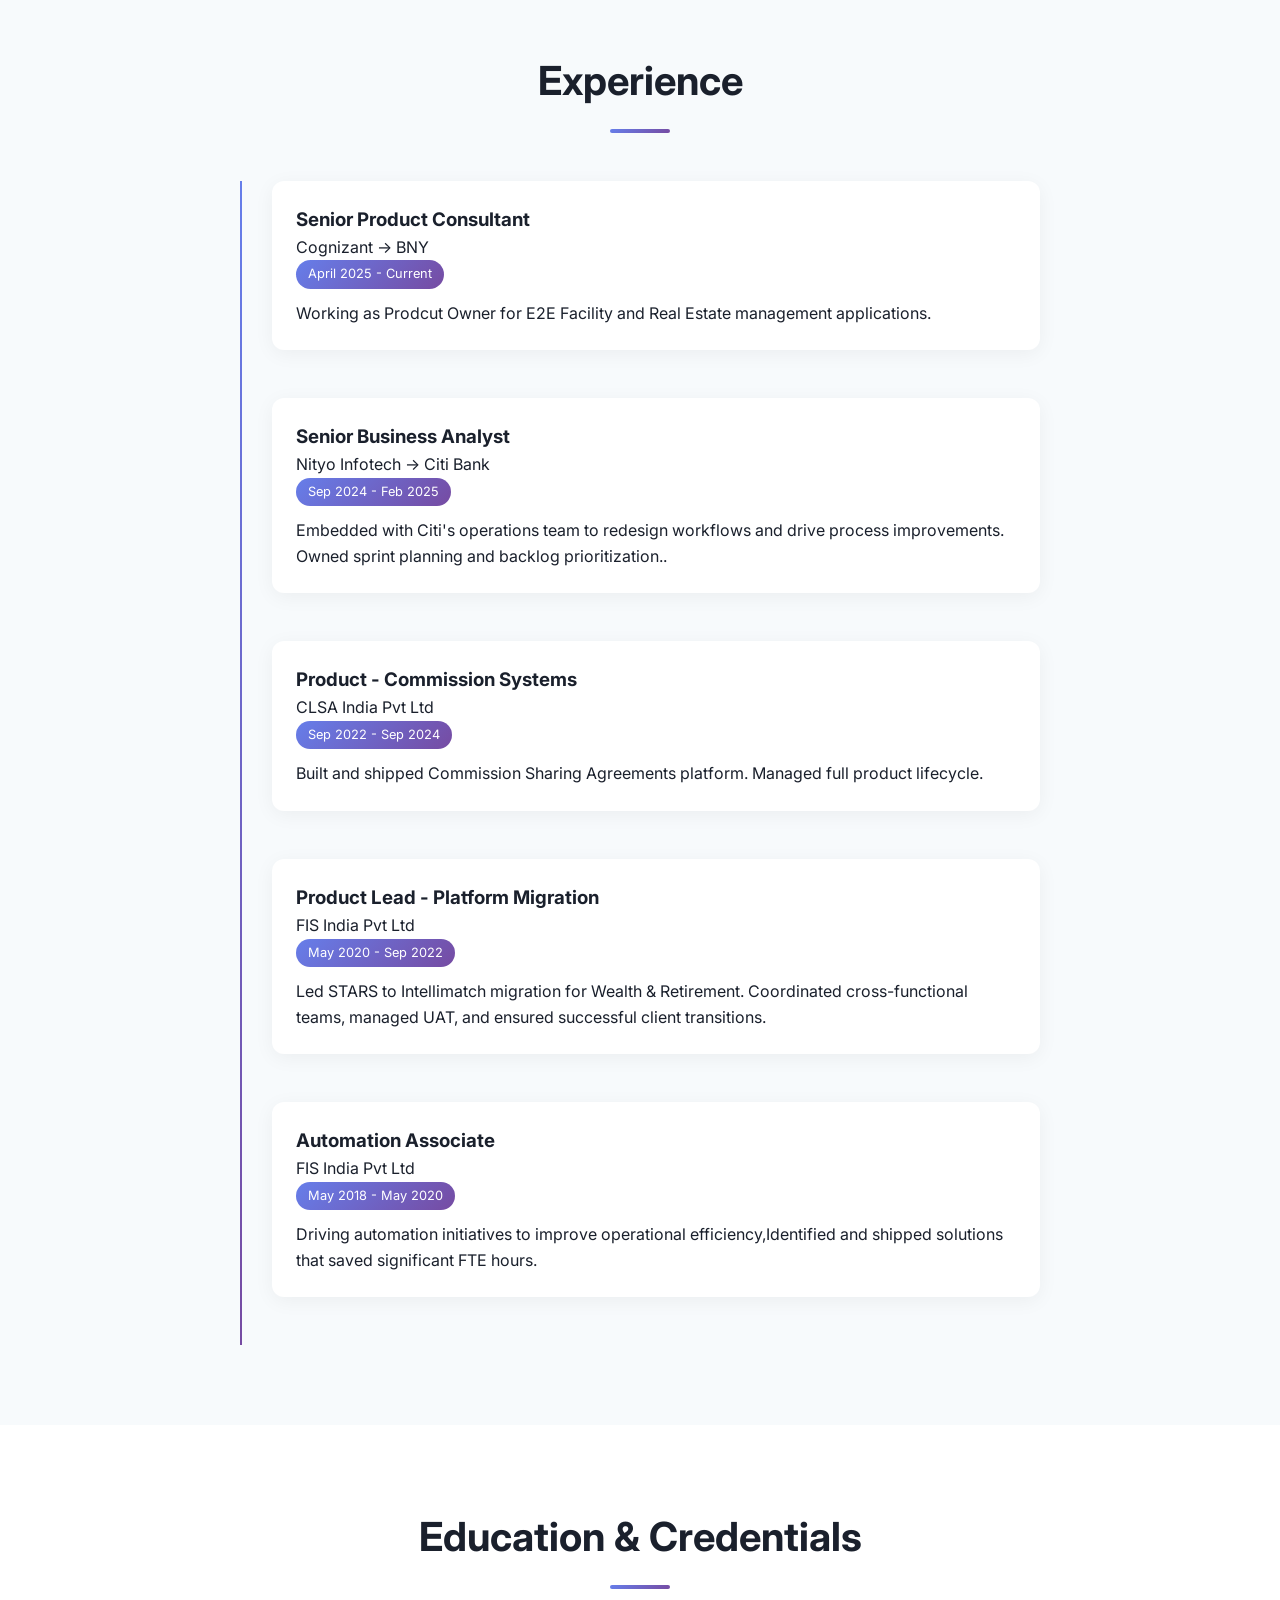
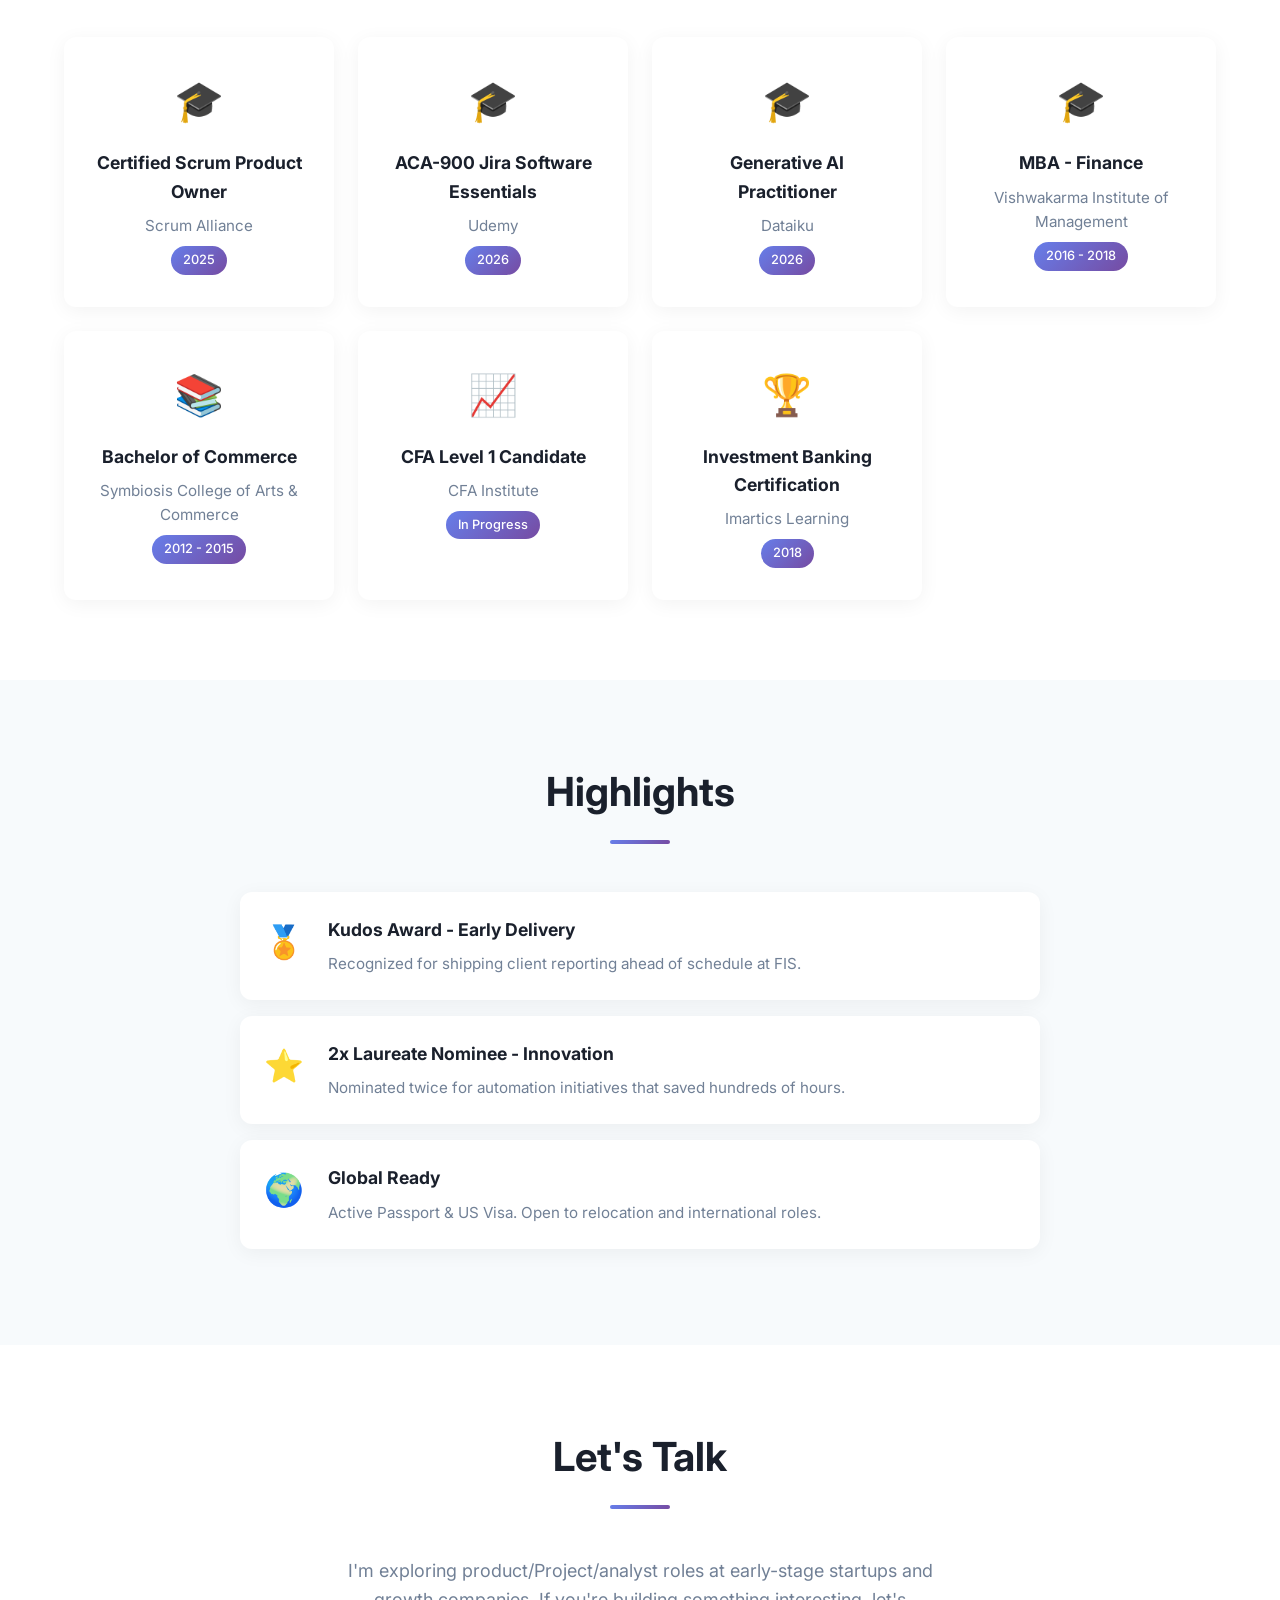
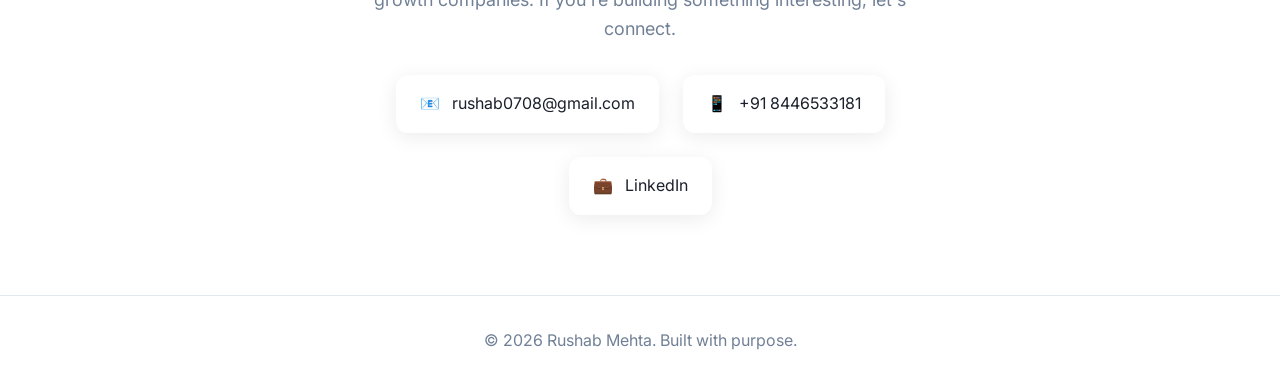
==== commit bf59a95d: "Update index.html" ====
--- a/index.html
+++ b/index.html
@@ -154,8 +154,8 @@
             <a href="BNY-project.html" class="project-card">
                 <div class="project-icon">📊</div>
                 <h3>Multiple Applications</h3>
-                <p class="project-company">Bank of Newyork</p>
-                <p>Built a compliant commission sharing system from scratch — defining requirements, designing workflows, and shipped for global markets trades.</p>
+                <p class="project-company">The Bank of New York</p>
+                <p>I manage the end-to-end lifecycle of vendor and internal applications, ensuring alignment with business objectives and organizational standards.</p>
                 <div class="project-tags">
                     <span></span>
                     <span></span> 
@@ -165,7 +165,7 @@
             <a href="Process-redesign.html" class="project-card">
                 <div class="project-icon">🏦</div>
                 <h3>Process Redesign</h3>
-                <p class="project-company">Citi Bank</p>
+                <p class="project-company">Citibank </p>
                 <p>Partnered with operations teams to map current-state processes, identify pain points, and design improved workflows.</p>
                 <div class="project-tags">
                     <span></span>
